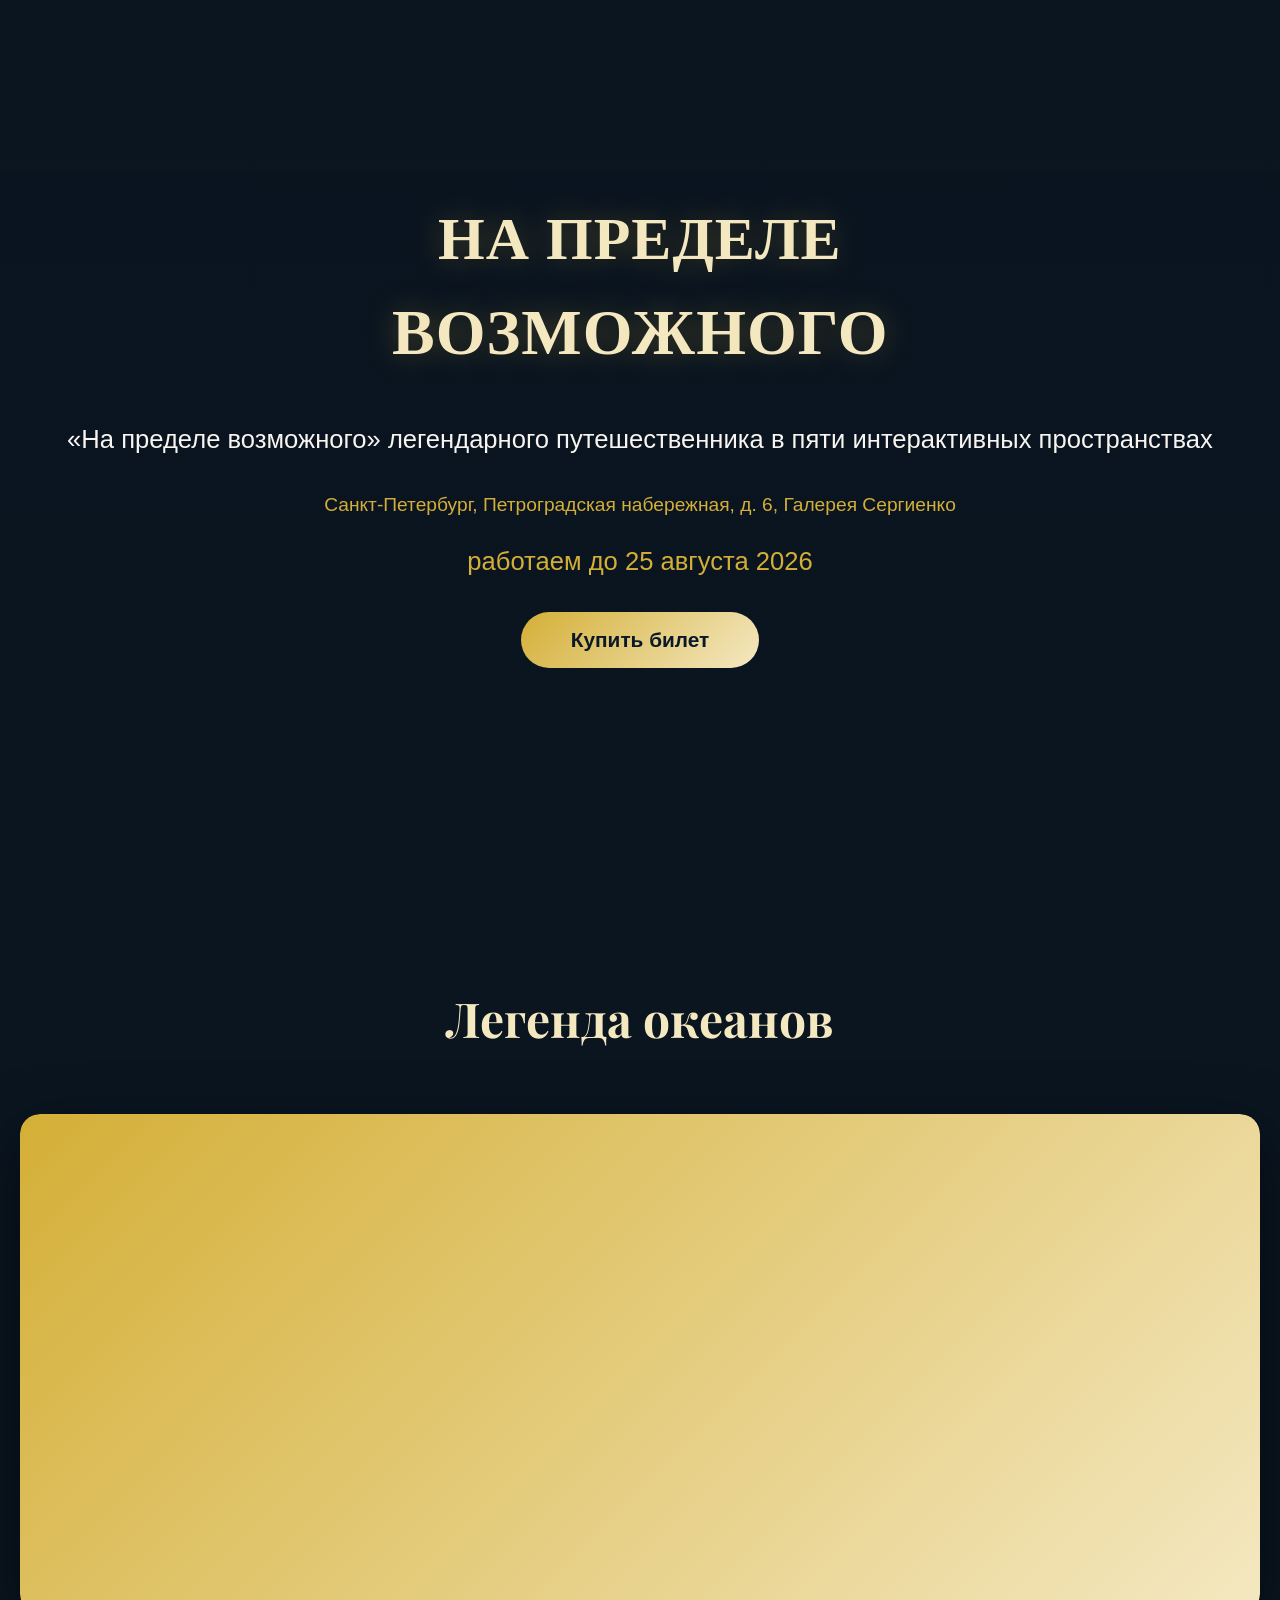
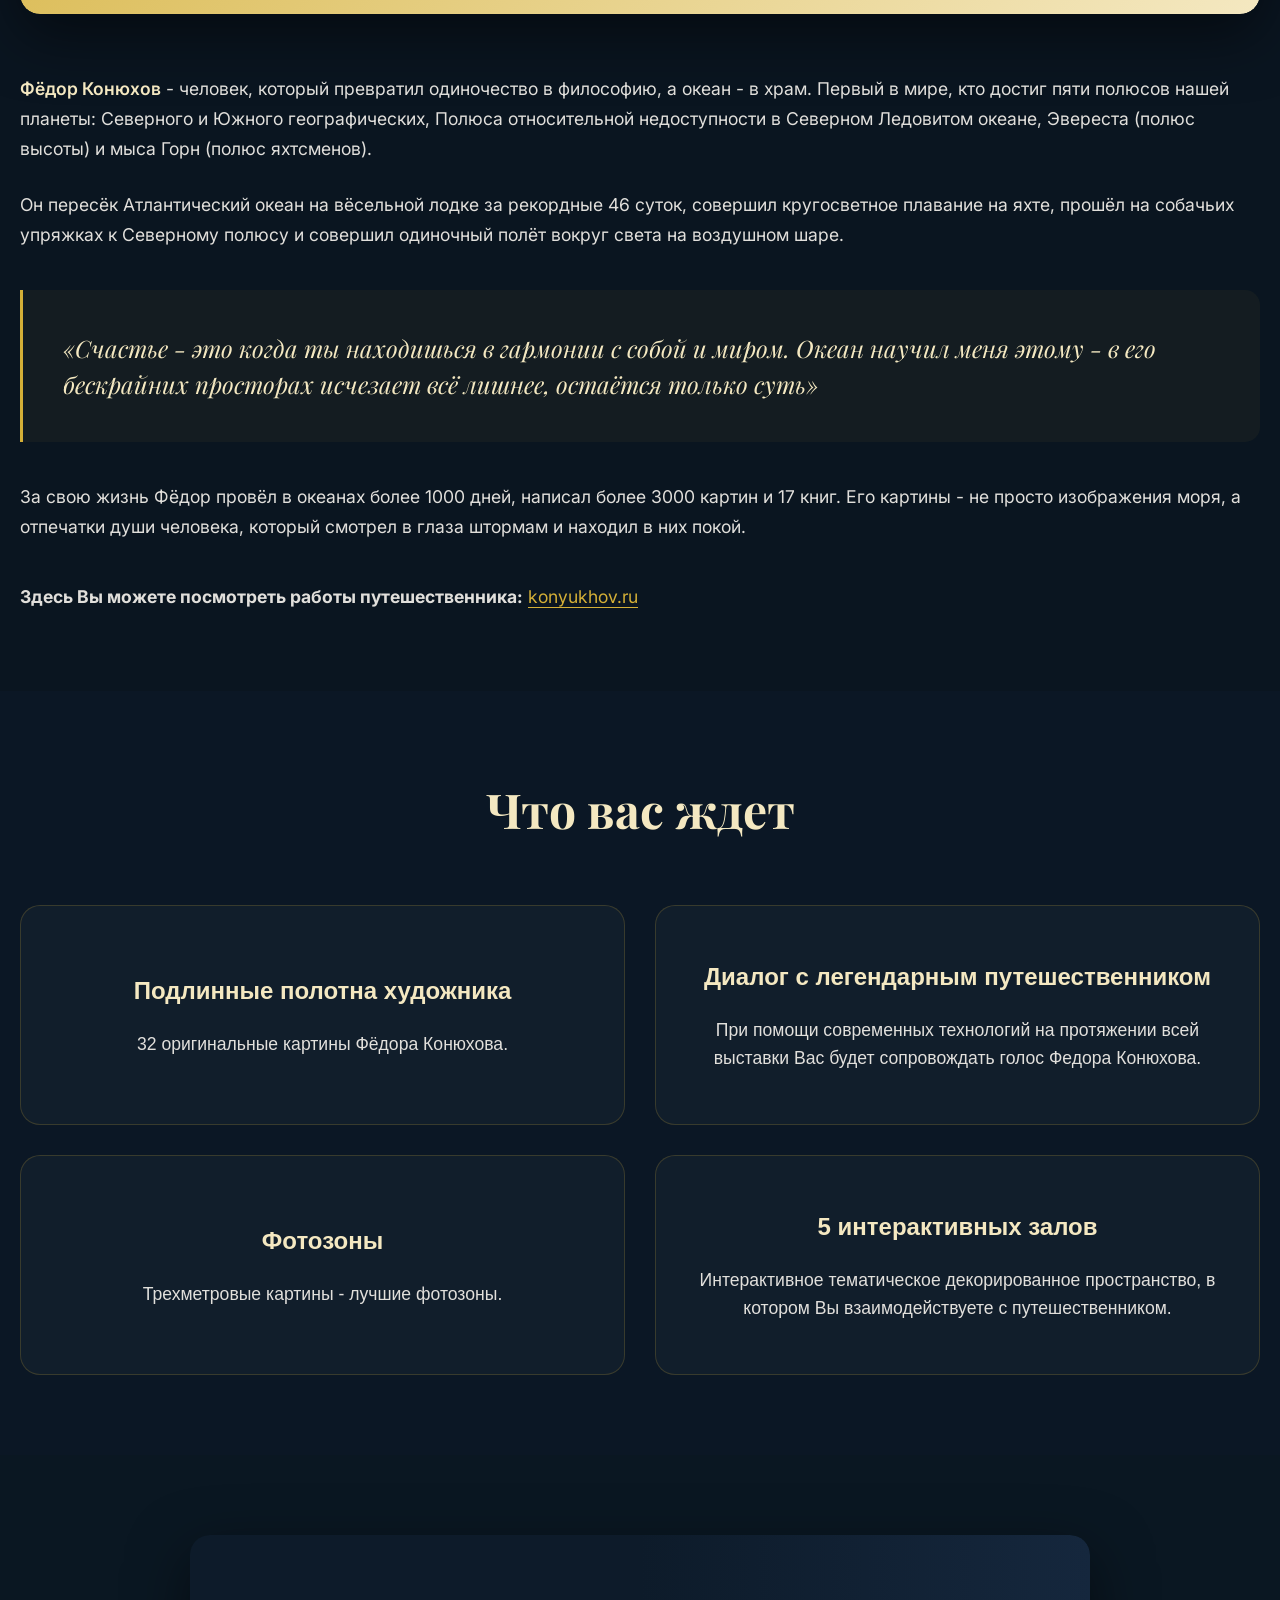
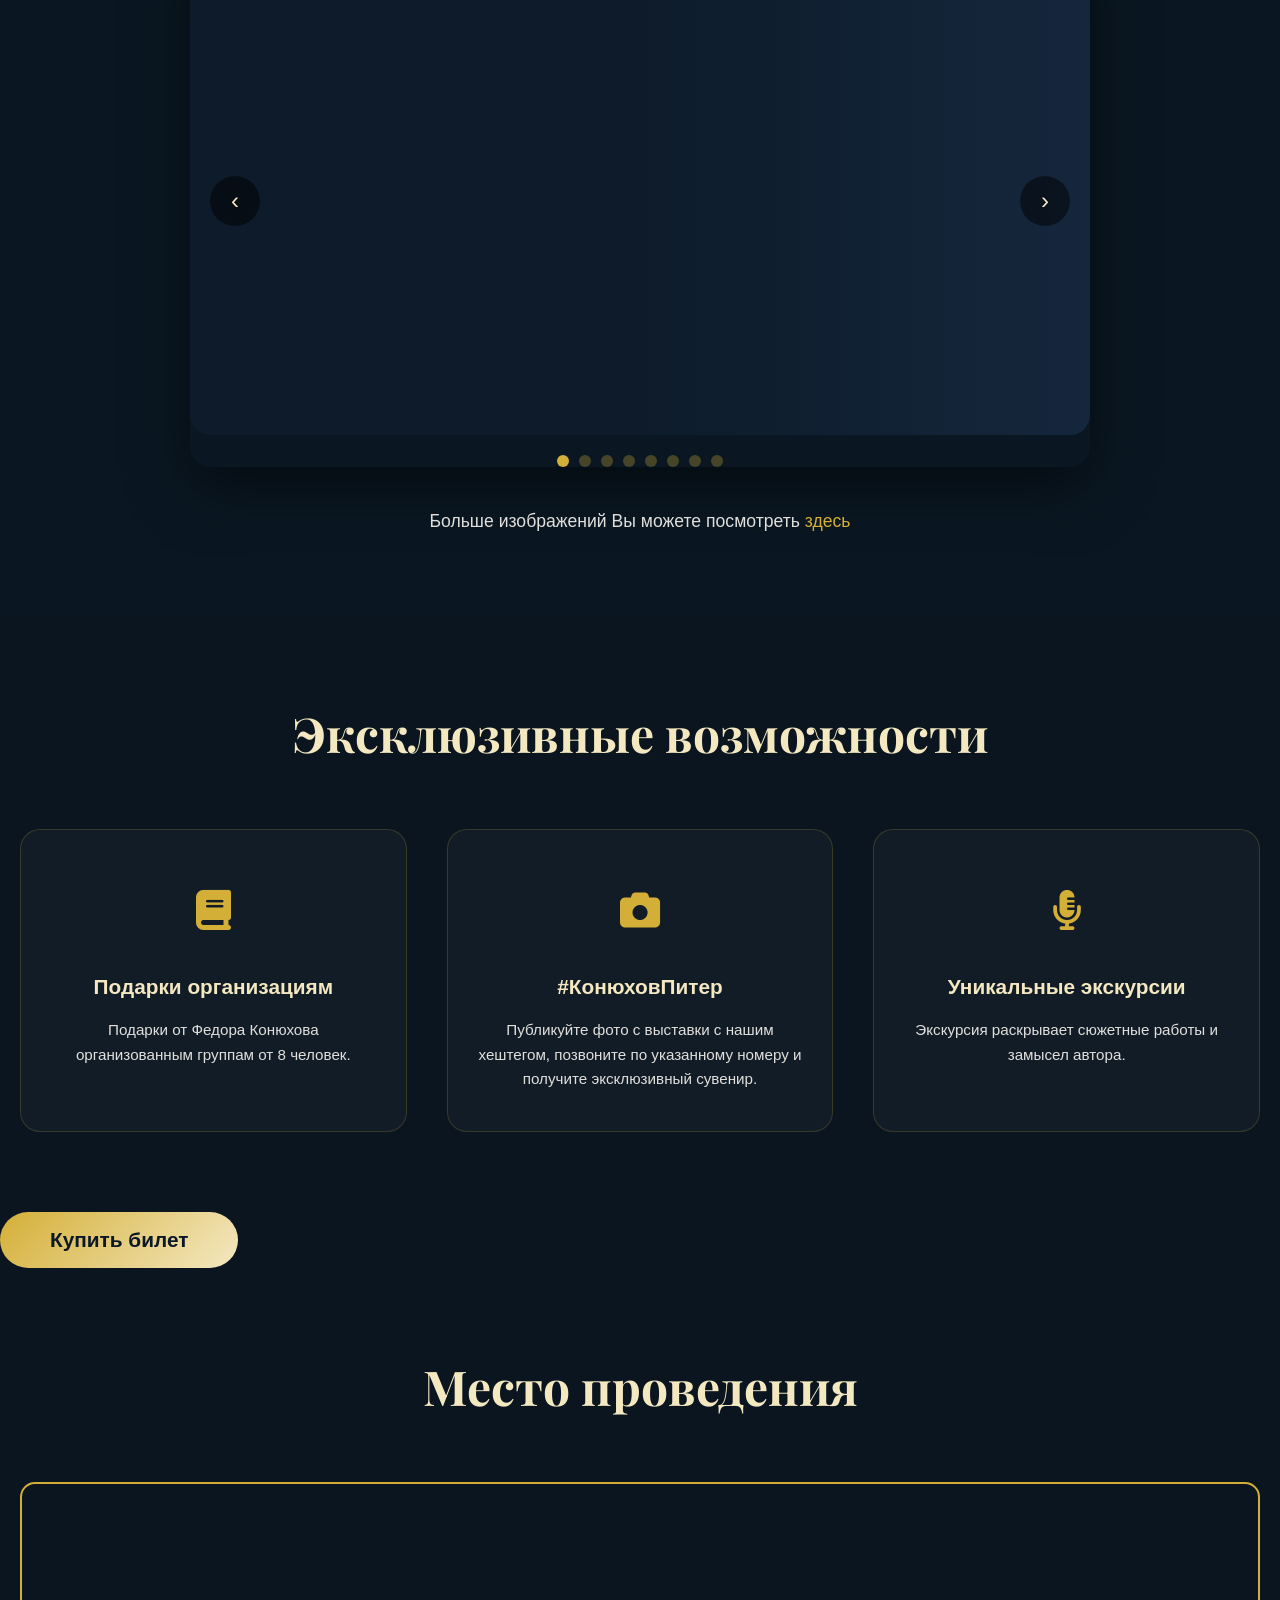
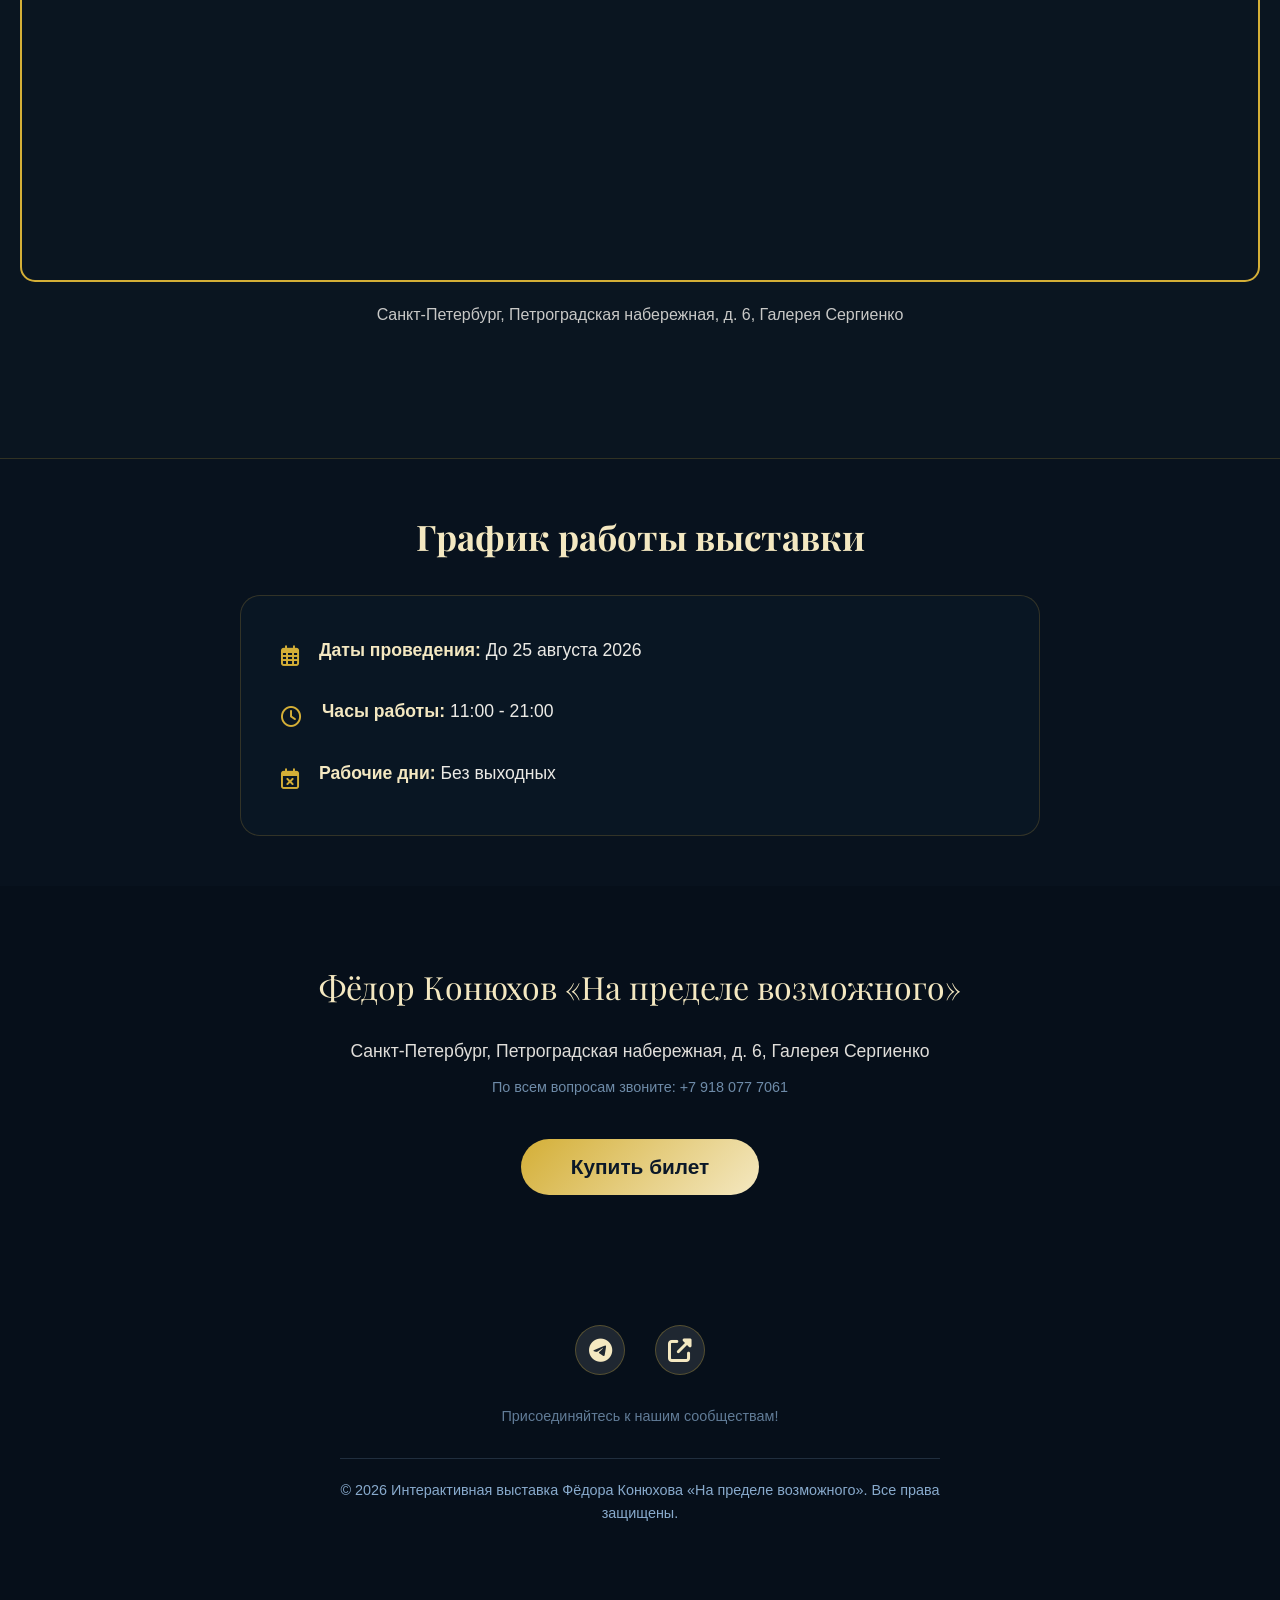
==== index.html @ c884b5db "Update index.html" ====
<!DOCTYPE html>
<html lang="ru">
<head>
<meta charset="UTF-8">
<meta name="viewport" content="width=device-width, initial-scale=1.0">
<meta name="yandex-verification" content="41f03060f350f023" />
<title>Выставка Фёдора Конюхова • «На пределе возможного» в Санкт-Петербурге</title>
<meta name="description" content="Интерактивная выставка Фёдора Конюхова «На пределе возможного». Санкт-Петербург, 2025-2026.">
<link rel="stylesheet" href="style.css">

<script type="text/javascript" >
    (function(m,e,t,r,i,k,a){m[i]=m[i]||function(){(m[i].a=m[i].a||[]).push(arguments)};
    m[i].l=1*new Date();
    for (var j = 0; j < e.length; j++) {if (e[j].b === t) { return; }}
    k=e.createElement(t),a=e.getElementsByTagName(t)[0],k.async=1,k.src=r,a.parentNode.insertBefore(k,a)})
    (window, document, "script", "https://mc.yandex.ru/metrika/tag.js", "ym");

    ym(109867581, "init", {
        clickmap:true,
        trackLinks:true,
        accurateTrackBounce:true,
        webvisor:true
    });
</script>
<noscript><div><img src="https://mc.yandex.ru/watch/109867581" style="position:absolute; left:-9999px;" alt="" /></div></noscript>

<!-- Предзагрузка критических ресурсов -->
<link rel="preconnect" href="https://fonts.googleapis.com">
<link rel="preconnect" href="https://fonts.gstatic.com" crossorigin>
<link rel="preconnect" href="https://unpkg.com">
<link rel="preconnect" href="https://cdnjs.cloudflare.com">

<!-- Подключение шрифта Sail -->
<link rel="preconnect" href="https://fonts.googleapis.com">
    
<link rel="preconnect" href="https://fonts.gstatic.com" crossorigin>
<link href="https://fonts.googleapis.com/css2?family=Philosopher:ital,wght@0,400;0,700;1,400;1,700&family=Viaoda+Libre&display=swap" rel="stylesheet">


<!-- Inline критический CSS -->


<!-- Отложенная загрузка остальных стилей -->
<link rel="preload" href="https://fonts.googleapis.com/css2?family=Playfair+Display:wght@400;500;600;700&family=Inter:wght@300;400;500;600;700&display=swap" as="style" onload="this.onload=null;this.rel='stylesheet'">

<noscript>
<link href="https://fonts.googleapis.com/css2?family=Playfair+Display:wght@400;500;600;700&family=Inter:wght@300;400;500;600;700&display=swap" rel="stylesheet">
</noscript>

<!-- Дефер загрузка AOS -->
<link rel="preload" href="https://unpkg.com/aos@2.3.1/dist/aos.css" as="style" onload="this.onload=null;this.rel='stylesheet'">

<noscript>
<link rel="stylesheet" href="https://unpkg.com/aos@2.3.1/dist/aos.css">
</noscript>

<!-- Подключение API Яндекс.Карт -->
<script src="https://api-maps.yandex.ru/2.1/?apikey=ваш_ключ_api&lang=ru_RU" type="text/javascript"></script>

</head>

<body>

<header class="hero-header">
    <!-- Фон с плавным размытием -->
    <div class="hero-background"></div>
    <div class="hero-content">
        <!-- Заголовок с новой структурой из 3 блоков -->
        <h1 class="handwriting">
            <span class="line">
                <span>Н</span><span>А</span><span> </span><span>П</span><span>Р</span><span>Е</span><span>Д</span><span>Е</span><span>Л</span><span>Е</span>
            </span>
            <span class="line">
                <span>В</span><span>О</span><span>З</span><span>М</span><span>О</span><span>Ж</span><span>Н</span><span>О</span><span>Г</span><span>О</span>
            </span>
        </h1>
        <div class="title-line" style="height:2px;background:linear-gradient(90deg,transparent,var(--gold),transparent);width:0;margin:20px auto 30px;animation:line 1s 1.2s forwards;"></div>
        <p class="hero-subtitle">«На пределе возможного» легендарного путешественника в пяти интерактивных пространствах</p>
        <div class="date-location">          Санкт-Петербург, Петроградская набережная, д. 6, Галерея Сергиенко
        <p class="hero-subtitle">            работаем до 25 августа 2026
        <div class="btn-wrapper" style="margin:30px 0 40px;">
            <!-- ИСПРАВЛЕННАЯ ССЫЛКА С ТРЕКИНГОМ -->
            <button class="buy-ticket-btn" 
                    id="buyTicketBtnTop" 
                    onclick="if(typeof ym !== 'undefined') { ym(109867581, 'reachGoal', 'ticket_click'); }; window.open('https://individualnyy-predp-f1.timepad.ru/event/4106528/#register')"
                    style="position: relative; display: inline-block;">
                <a href="" target="_blank" style="color: inherit; text-decoration: none; position: absolute; top: 0; left: 0; width: 100%; height: 100%; display: flex; align-items: center; justify-content: center; pointer-events: none;"></a>
               Купить билет
            </button>
        </div>
    </div>
</header>

<main>
    <section class="about-section" style="padding:80px 20px;max-width:1300px;margin:0 auto;">
        <!-- Заголовок с анимированной полосочкой -->
        <h2 class="section-title" data-aos="fade-up" id="legend-title">
            Легенда океанов
            <div class="title-line"></div>
        </h2>
        <div class="hero-image-container" data-aos="fade-up">
            <div class="img-placeholder" id="heroImage"></div>
        </div>
        <div style="display:grid;grid-template-columns:1fr;gap:60px;">
            <div class="about-text" data-aos="fade-up" style="font-family:'Inter',sans-serif;">
                <p style="margin-bottom:1.5em;font-size:clamp(1rem,1.5vw,1.1rem);line-height:1.7;color:rgba(248,245,240,0.9);">
                    <strong style="color:var(--light-gold);font-weight:600;">Фёдор Конюхов</strong> - человек, который превратил одиночество в философию, а океан - в храм. Первый в мире, кто достиг пяти полюсов нашей планеты: Северного и Южного географических, Полюса относительной недоступности в Северном Ледовитом океане, Эвереста (полюс высоты) и мыса Горн (полюс яхтсменов).
                </p>
                <p style="margin-bottom:2em;font-size:clamp(1rem,1.5vw,1.1rem);line-height:1.7;color:rgba(248,245,240,0.9);">
                    Он пересёк Атлантический океан на вёсельной лодке за рекордные 46 суток, совершил кругосветное плавание на яхте, прошёл на собачьих упряжках к Северному полюсу и совершил одиночный полёт вокруг света на воздушном шаре.
                </p>
                <div class="quote" style="font-family:'Playfair Display',serif;font-style:italic;font-size:clamp(1.2rem,2vw,1.5rem);color:var(--light-gold);padding:40px;border-left:3px solid var(--gold);background:rgba(212,175,55,0.05);margin:40px 0;border-radius:0 15px 15px 0;line-height:1.5;">
                    «Счастье - это когда ты находишься в гармонии с собой и миром. Океан научил меня этому - в его бескрайних просторах исчезает всё лишнее, остаётся только суть»
                </div>
                <p style="font-size:clamp(1rem,1.5vw,1.1rem);line-height:1.7;color:rgba(248,245,240,0.9);">
                    За свою жизнь Фёдор провёл в океанах более 1000 дней, написал более 3000 картин и 17 книг. Его картины - не просто изображения моря, а отпечатки души человека, который смотрел в глаза штормам и находил в них покой.
                </p>
                <p style="margin-top:40px;font-size:clamp(1rem,1.5vw,1.1rem);line-height:1.7;color:rgba(248,245,240,0.9);">
                    <strong>Здесь Вы можете посмотреть работы путешественника:</strong>
                    <a href="https://konyukhov.ru/projects/paintings/?ysclid=mip2f9irtt746212813" target="_blank" class="text-link" style="color:var(--gold);text-decoration:none;border-bottom:1px solid var(--gold);">konyukhov.ru</a>
                </p>
            </div>
        </div>
    </section>
    

    <!-- НОВЫЙ БЛОК "Что вас ждет" с увеличенными окошками -->
    <section class="expectations-section" data-aos="fade-up">
        <!-- Заголовок с анимированной полосочкой -->
        <h2 class="section-title" id="expectations-title">
            Что вас ждет
            <div class="title-line"></div>
        </h2>
        <div class="expectations-container">
            <div class="expectation-card" onclick="toggleExpectation(1)">
                <h3>Подлинные полотна художника</h3>
                <p>32 оригинальные картины Фёдора Конюхова.</p>
            </div>
            <div class="expectation-card" onclick="toggleExpectation(2)">
                <h3>Диалог с легендарным путешественником</h3>
                <p>При помощи современных технологий на протяжении всей выставки Вас будет сопровождать голос Федора Конюхова.</p>
            </div>
            <div class="expectation-card" onclick="toggleExpectation(3)">
                <h3>Фотозоны</h3>
                <p>Трехметровые картины - лучшие фотозоны.</p>
            </div>
            <div class="expectation-card" onclick="toggleExpectation(4)">
                <h3>5 интерактивных залов</h3>
                <p>Интерактивное тематическое декорированное пространство, в котором Вы взаимодействуете с путешественником.</p>
            </div>
            </section>
 
    <section class="gallery-section" style="padding:80px 20px;background:rgba(13,27,42,0.3);>
        <!-- Заголовок с анимированной полосочкой -->
        <h2 class="section-title" data-aos="fade-up" id="gallery-title>
          Галерея
            <div class="title-line"></div>
        </h2>
        <div class="slider-container" data-aos="fade-up">
            <div class="slider" id="imageSlider">
                <!-- Слайды будут добавлены через JavaScript -->
            </div>
            <button class="slider-nav prev" onclick="prevSlide()">‹</button>
            <button class="slider-nav next" onclick="nextSlide()">›</button>
            <div class="slider-dots" id="sliderDots"></div>
        </div>
        <div class="more-images" data-aos="fade-up">
            Больше изображений Вы можете посмотреть <a href="https://artfedor.ru/" target="_blank" class="text-link">здесь</a>
        </div>
    </section>
   <section class="features-section" style="padding:80px 20px;max-width:1400px;margin:0 auto;">

      

       <main>
       <!-- Заголовок с анимированной полосочкой -->
        <h2 class="section-title" data-aos="fade-up" id="features-title">
            Эксклюзивные возможности
            <div class="title-line"></div>
        </h2>
        <div class="features-container" style="display:grid;grid-template-columns:repeat(auto-fit,minmax(min(100%,350px),1fr));gap:40px;">
            <div class="feature-card" data-aos="fade-up">
                <div class="feature-icon">
                    <i class="fas fa-book"></i>
                </div>
                <h3 style="font-size:1.3rem;color:var(--light-gold);margin-bottom:15px;">Подарки организациям</h3>
                <p style="font-size:0.95rem;line-height:1.6;color:rgba(248,245,240,0.9);">Подарки от Федора Конюхова организованным группам от 8 человек.</p>
            </div>
            <div class="feature-card" data-aos="fade-up" data-aos-delay="100">
                <div class="feature-icon">
                    <i class="fas fa-camera"></i>
                </div>
                <h3 style="font-size:1.3rem;color:var(--light-gold);margin-bottom:15px;">#КонюховПитер</h3>
                <p style="font-size:0.95rem;line-height:1.6;color:rgba(248,245,240,0.9);">Публикуйте фото с выставки с нашим хештегом, позвоните по указанному номеру и получите эксклюзивный сувенир.</p>
            </div>
            <div class="feature-card" data-aos="fade-up" data-aos-delay="200">
                <div class="feature-icon">
                    <i class="fas fa-microphone-alt"></i>
                </div>
                <h3 style="font-size:1.3rem;color:var(--light-gold);margin-bottom:15px;">Уникальные экскурсии</h3>
                <p style="font-size:0.95rem;line-height:1.6;color:rgba(248,245,240,0.9);">Экскурсия раскрывает сюжетные работы и замысел автора.</p>
            </div>
        </div>
    </section>

     <!-- ИСПРАВЛЕННАЯ ССЫЛКА С ТРЕКИНГОМ -->
            <button class="buy-ticket-btn" 
                    id="buyTicketBtnTop" 
                    onclick="if(typeof ym !== 'undefined') { ym(109867581, 'reachGoal', 'ticket_click'); }; window.open ('https://www.afisha.ru/exhibition/interaktivnaya-vystavka-kartin-fedora-konyuhova-na-predele-vozmozhnogo-1012962/?tab=schedule')"
                    style="position: relative; display: inline-block;">
                <a href="" target="_blank" style="color: inherit; text-decoration: none; position: absolute; top: 0; left: 0; width: 100%; height: 100%; display: flex; align-items: center; justify-content: center; pointer-events: none;"></a>
                Купить билет
            </button>
        </div>
    </div>
</header>

    <main>
     <section class="map-section" style="padding:80px 20px;max-width:1300px;margin:0 auto;">
         <!-- Заголовок с анимированной полосочкой -->
        <h2 class="section-title" data-aos="fade-up" id="map-title">
            Место проведения
            <div class="title-line"></div>
        </h2>
        <div data-aos="fade-up">
            <div id="map"></div>
            <div style="text-align:center;margin-top:20px;color:rgba(248,245,240,0.8);">
                <p>Санкт-Петербург, Петроградская набережная, д. 6, Галерея Сергиенко</p>
                <p style="margin-top:10px;"></p>
            </div>
        </div>
    </section>

    <!-- НОВЫЙ БЛОК: График работы выставки -->
    <section class="schedule-section" data-aos="fade-up">
        <h3 class="schedule-title">График работы выставки</h3>
        <div class="schedule-content">
            <div class="schedule-item">
                <div class="schedule-icon">
                    <i class="far fa-calendar-alt"></i>
                </div>
                <div class="schedule-text">
                    <p><span class="schedule-highlight">Даты проведения:</span> До 25 августа 2026</p>
                </div>
            </div>
            <div class="schedule-item">
                <div class="schedule-icon">
                    <i class="far fa-clock"></i>
                </div>
                <div class="schedule-text">
                    <p><span class="schedule-highlight">Часы работы:</span> 11:00 - 21:00</p>
                    
                </div>
            </div>
            <div class="schedule-item">
                <div class="schedule-icon">
                    <i class="far fa-calendar-times"></i>
                </div>
                <div class="schedule-text">
                    <p><span class="schedule-highlight">Рабочие дни:</span> Без выходных</p>
                    
                </div>
            </div>
        </div>
    </section>

</main>

<footer style="background:#060f1a;padding:80px 20px;text-align:center;">
    <div style="font-family:'Playfair Display',serif;font-size:clamp(1.5rem,3vw,2rem);color:var(--light-gold);margin-bottom:30px;line-height:1.3;">
        Фёдор Конюхов «На пределе возможного»
    </div>
    <div style="font-size:clamp(0.9rem,1.5vw,1.1rem);line-height:1.6;margin-bottom:40px;color:rgba(248,245,240,0.9);">
        <p>Санкт-Петербург, Петроградская набережная, д. 6, Галерея Сергиенко</p>
        <p style="margin-top:10px;font-size:0.9rem;color:rgba(136,170,204,0.8);">
            По всем вопросам звоните: +7 918 077 7061
        </p>
    </div>

    <!-- ИСПРАВЛЕННАЯ ССЫЛКА С ТРЕКИНГОМ -->
            <button class="buy-ticket-btn" 
                    id="buyTicketBtnTop" 
                    onclick="if(typeof ym !== 'undefined') { ym(109867581, 'reachGoal', 'ticket_click'); }; window.open ('https://www.afisha.ru/exhibition/interaktivnaya-vystavka-kartin-fedora-konyuhova-na-predele-vozmozhnogo-1012962/?tab=schedule')"
                    style="position: relative; display: inline-block;">
                <a href="" target="_blank" style="color: inherit; text-decoration: none; position: absolute; top: 0; left: 0; width: 100%; height: 100%; display: flex; align-items: center; justify-content: center; pointer-events: none;"></a>
                Купить билет
            </button>
        </div>
    </div>
</header>

<main>
    <section class="about-section" style="padding:80px 20px;max-width:1300px;margin:0 auto;">    
    
    
    <div class="social-links">
        <a href="https://t.me/kronshtadtkonyukhov" target="_blank" class="social-link" title="Телеграм">
            <i class="fab fa-telegram"></i>
        </a>
        <a href="" target="_blank" class="social-link" title="Сайт выставки в Ростове-на-Дону">
            <i class="fas fa-external-link-alt"></i>
        </a>
    </div>
    <div class="social-placeholder">
        Присоединяйтесь к нашим сообществам!
    </div>
    <p style="color:#88aacc;font-size:0.9rem;max-width:600px;margin:30px auto 0;line-height:1.6;padding-top:20px;border-top:1px solid rgba(136,170,204,0.2);">
        © 2026 Интерактивная выставка Фёдора Конюхова «На пределе возможного». Все права защищены.
    </p>
</footer>

<!-- Счетчик билетов -->
<!--<div class="ticket-counter hidden" id="ticketCounter">
    <span class="counter-icon">🎟️</span>
    <span id="counterText">Билетов куплено: 0</span>
</div> -->

<!-- Ленивая загрузка JavaScript -->
<script src="script.js"></script>

<!-- Дефер загрузка иконок FontAwesome -->
<link rel="preload" href="https://cdnjs.cloudflare.com/ajax/libs/font-awesome/6.4.0/css/all.min.css" as="style" onload="this.onload=null;this.rel='stylesheet'">

<noscript>
<link rel="stylesheet" href="https://cdnjs.cloudflare.com/ajax/libs/font-awesome/6.4.0/css/all.min.css">
</noscript>

</body>
</html>
---- style.css ----
:root {
    --dark-navy: #0a1520;
    --deep-blue: #0d1b2a;
    --ocean-deep: #08121e;
    --gold: #d4af37;
    --light-gold: #f4e8c1;
    --warm-white: #f8f5f0;
}

* {
    margin: 0;
    padding: 0;
    box-sizing: border-box;
}

html {
    scroll-behavior: smooth;
}

body {
    font-family: -apple-system, BlinkMacSystemFont, 'Segoe UI', Roboto, Oxygen, Ubuntu, Cantarell, sans-serif;
    background: #0a1520;
    color: var(--warm-white);
    line-height: 1.6;
    overflow-x: hidden;
    min-height: 100vh;
}

/* Стили для плавного размытия фона */
.hero-header {
    min-height: 100vh;
    display: flex;
    align-items: center;
    justify-content: center;
    text-align: center;
    position: relative;
    padding: 20px;
    overflow: hidden;
}

/* Фон с размытием при скролле */
.hero-background {
    position: fixed;
    top: 0;
    left: 0;
    width: 100%;
    height: 100%;
    z-index: -1;
    opacity: 0;
    animation: fadeInBg 1.5s ease 0.3s forwards;
    background: linear-gradient(rgba(10, 21, 32, 0.85), rgba(10, 21, 32, 0.9)),
                url('https://konyukhov.ru/wp-content/uploads/2021/03/MG_8309s.jpg') center/cover no-repeat;
    transition: filter 1.2s ease-out;
}

.hero-header.scrolled .hero-background {
    filter: blur(8px) brightness(0.7);
}

@keyframes fadeInBg {
    to { opacity: 1; }
}

.hero-content {
    max-width: 1200px;
    width: 100%;
    padding: 20px;
    z-index: 2;
    position: relative;
}

/* Заголовок с новым шрифтом Spectral SC - ИСПРАВЛЕНО */
.handwriting {
    font-family: "Spectral SC", serif;
    font-weight: 600;
    font-style: normal;
    font-size: clamp(2.75rem, 7vw, 5rem);
    color: var(--light-gold);
    line-height: 1;
    font-weight: 800;
    letter-spacing: 1px;
    text-shadow: 0 0 30px rgba(212, 175, 55, 0.3);
    display: flex;
    flex-direction: column;
    align-items: center;
    justify-content: center;
    gap: 15px; /* Равные отступы между всеми строками */
    margin-bottom: 10px;
}

.handwriting .line {
    display: block;
}

/* Убираем все старые margin-bottom для строк */
.handwriting .line:first-child,
.handwriting .line:nth-child(2),
.handwriting .line:nth-child(3) {
    margin-bottom: 0;
}

/* Уменьшаем шрифт только для первой строки (Путешествие) */
.handwriting .line:first-child span {
    font-size: 0.75em;
}

/* Уменьшаем шрифт для второй и третьей строк */
.handwriting .line:nth-child(2) span,
.handwriting .line:nth-child(3) span {
    font-size: 0.80em;
}

/* Ускоренная анимация букв */
@keyframes write {
    0% { opacity:0; transform:translateY(40px) rotate(-5deg) scale(0.9); }
    60% { transform:translateY(-8px) rotate(2deg) scale(1.05); }
    100% { opacity:1; transform:translateY(0) rotate(0) scale(1); }
}

/* Для мобильных устройств - ИСПРАВЛЕНО */
@media (max-width: 768px) {
    .handwriting {
        font-size: clamp(2.5rem, 10vw, 4.5rem);
        line-height: 0.95;
        letter-spacing: 0.5px;
        gap: 12px; /* Чуть меньше отступ на планшетах */
        margin-bottom: 15px;
    }
    .handwriting .line:first-child span {
        font-size: 0.75em;
    }
    .handwriting .line:nth-child(2) span,
    .handwriting .line:nth-child(3) span {
        font-size: 0.8em;
    }
}

@media (max-width: 480px) {
    .handwriting {
        font-size: clamp(2.2rem, 11vw, 4rem);
        line-height: 0.9;
        letter-spacing: 0.3px;
        gap: 10px; /* Еще меньше отступ на маленьких экранах */
    }
    /* Убираем все старые margin-bottom для мобильных */
    .handwriting .line:first-child,
    .handwriting .line:nth-child(2) {
        margin-bottom: 0;
    }
    .handwriting .line:first-child span {
        font-size: 0.95em;
    }
    .handwriting .line:nth-child(2) span,
    .handwriting .line:nth-child(3) span {
        font-size: 0.95em;
    }
}

/* Основные стили текста */
.hero-subtitle {
    font-size: clamp(1.2rem, 2.5vw, 1.6rem);
    margin: 20px 0 30px;
    opacity: 0;
    animation: fadeIn 0.4s 1.5s forwards;
    font-weight: 300;
}

.date-location {
    font-size: clamp(1rem, 2vw, 1.2rem);
    color: var(--gold);
    margin-bottom: 40px;
    opacity: 0;
    animation: fadeIn 0.4s 1.7s forwards;
    font-weight: 400;
}

@keyframes fadeIn {
    to { opacity: 1; }
}

/* Кнопка */
.buy-ticket-btn {
    display: inline-block;
    background: linear-gradient(135deg, var(--gold), var(--light-gold));
    color: #0b1828;
    padding: 16px 50px;
    border-radius: 50px;
    font-size: clamp(1.1rem, 1.8vw, 1.3rem);
    font-weight: 700;
    text-decoration: none;
    border: none;
    cursor: pointer;
    transition: transform 0.3s ease;
    opacity: 0;
    animation: fadeIn 0.4s 1.9s forwards;
}

.buy-ticket-btn:hover {
    transform: translateY(-5px);
}

/* Ссылки */
.text-link {
    color: var(--gold);
    text-decoration: none;
    border-bottom: 1px solid transparent;
    transition: border-color 0.3s ease;
}

.text-link:hover {
    border-bottom-color: var(--gold);
}

/* Скрыть невидимые элементы */
[data-aos] {
    opacity: 0;
    transition: opacity 0.8s ease, transform 0.8s ease;
}

[data-aos].aos-animate {
    opacity: 1;
    transform: none;
}

/* Стили для заголовков с анимированной полосочкой */
.section-title {
    font-family: 'Playfair Display', serif;
    font-size: clamp(2rem, 4vw, 3rem);
    text-align: center;
    color: var(--light-gold);
    margin-bottom: 40px;
    position: relative;
}

.title-line {
    height: 2px;
    background: linear-gradient(90deg, transparent, var(--gold), transparent);
    width: 0;
    margin: 15px auto 0;
    transition: width 1s ease-out;
    position: relative;
    opacity: 0;
    transform: scaleX(0);
    transform-origin: center;
}

.section-title.in-view .title-line {
    opacity: 1;
    transform: scaleX(1);
    width: min(60%, 400px);
}

/* Слайдер */
.slider-container {
    position: relative;
    max-width: 900px;
    margin: 0 auto;
    overflow: hidden;
    border-radius: 20px;
    box-shadow: 0 20px 60px rgba(0,0,0,0.5);
}

.slider {
    display: flex;
    transition: transform 0.5s ease;
}

.slide {
    min-width: 100%;
    height: 500px;
    position: relative;
}

.slider-nav {
    position: absolute;
    top: 50%;
    transform: translateY(-50%);
    background: rgba(0,0,0,0.5);
    color: var(--light-gold);
    border: none;
    width: 50px;
    height: 50px;
    border-radius: 50%;
    cursor: pointer;
    display: flex;
    align-items: center;
    justify-content: center;
    font-size: 1.5rem;
    transition: background 0.3s ease;
    z-index: 10;
}

.slider-nav:hover {
    background: rgba(0,0,0,0.8);
}

.prev { left: 20px; }
.next { right: 20px; }

.slider-dots {
    display: flex;
    justify-content: center;
    gap: 10px;
    margin-top: 20px;
}

.dot {
    width: 12px;
    height: 12px;
    border-radius: 50%;
    background: rgba(212,175,55,0.3);
    border: none;
    cursor: pointer;
    transition: background 0.3s ease;
}

.dot.active {
    background: var(--gold);
}

.more-images {
    text-align: center;
    margin-top: 40px;
    font-size: 1.1rem;
    color: rgba(248,245,240,0.9);
}

/* Карта */
#map {
    height: 400px;
    border-radius: 15px;
    border: 2px solid var(--gold);
    margin-top: 20px;
}

/* Контейнер для изображения перед текстом */
.hero-image-container {
    margin-bottom: 60px;
    border-radius: 20px;
    overflow: hidden;
    box-shadow: 0 20px 60px rgba(0,0,0,0.5);
    position: relative;
}

.hero-image-container .img-placeholder {
    height: 500px;
    width: 100%;
    background-position: center 30% !important;
    background-size: cover !important;
}

/* Социальные сети */
.social-links {
    display: flex;
    justify-content: center;
    gap: 30px;
    margin-top: 50px;
    margin-bottom: 30px;
}

.social-link {
    display: inline-flex;
    align-items: center;
    justify-content: center;
    width: 50px;
    height: 50px;
    background: rgba(255,255,255,0.1);
    border-radius: 50%;
    color: var(--light-gold);
    font-size: 1.5rem;
    text-decoration: none;
    transition: all 0.3s ease;
    border: 1px solid rgba(212,175,55,0.3);
}

.social-link:hover {
    background: var(--gold);
    color: #0b1828;
    transform: translateY(-5px);
    border-color: var(--gold);
}

.social-placeholder {
    text-align: center;
    margin-top: 20px;
    font-size: 0.9rem;
    color: rgba(136, 170, 204, 0.7);
}

/* Стили для однородных иконок */
.feature-icon {
    font-size: 3rem;
    color: var(--gold);
    margin-bottom: 20px;
    display: flex;
    align-items: center;
    justify-content: center;
    height: 80px;
}

.feature-icon i {
    font-size: 2.5rem;
}

/* Стили для карточек с эксклюзивными возможностями */
.feature-card {
    background: rgba(255,255,255,0.03);
    padding: 40px 30px;
    border-radius: 20px;
    text-align: center;
    border: 1px solid rgba(212,175,55,0.2);
    transition: all 0.4s cubic-bezier(0.175, 0.885, 0.32, 1.275);
    cursor: pointer;
    position: relative;
    overflow: hidden;
}

.feature-card::before {
    content: '';
    position: absolute;
    top: 0;
    left: 0;
    width: 100%;
    height: 100%;
    background: linear-gradient(135deg, rgba(212,175,55,0.05), rgba(244,232,193,0.05));
    opacity: 0;
    transition: opacity 0.4s ease;
    z-index: 0;
}

.feature-card:hover {
    transform: translateY(-15px) scale(1.03);
    border-color: var(--gold);
    box-shadow: 0 25px 50px rgba(0,0,0,0.4),
                0 0 0 1px rgba(212,175,55,0.1),
                0 0 30px rgba(212,175,55,0.2);
    background: rgba(255,255,255,0.05);
}

.feature-card:hover::before {
    opacity: 1;
}

.feature-card:hover .feature-icon {
    transform: scale(1.1);
    text-shadow: 0 0 20px rgba(212,175,55,0.5);
}

.feature-card:hover h3 {
    color: var(--gold);
    text-shadow: 0 0 10px rgba(212,175,55,0.3);
}

.feature-icon, .feature-card h3, .feature-card p {
    position: relative;
    z-index: 1;
    transition: all 0.4s ease;
}

.feature-card h3 {
    transition: color 0.4s ease, text-shadow 0.4s ease;
}

.feature-card:hover .feature-icon i {
    filter: drop-shadow(0 0 8px rgba(212,175,55,0.6));
}

/* НОВЫЙ БЛОК "Что вас ждет" - увеличенные окошки */
.expectations-section {
    padding: 80px 20px;
    background: rgba(13, 27, 42, 0.5);
}

.expectations-container {
    display: grid;
    grid-template-columns: repeat(2, 1fr);
    gap: 30px;
    max-width: 1400px;
    margin: 0 auto;
}

.expectation-card {
    background: rgba(255, 255, 255, 0.03);
    padding: 50px 40px;
    border-radius: 20px;
    border: 1px solid rgba(212, 175, 55, 0.2);
    transition: all 0.4s ease;
    cursor: pointer;
    position: relative;
    overflow: hidden;
    height: 220px;
    display: flex;
    flex-direction: column;
    justify-content: center;
    align-items: center;
    text-align: center;
}

.expectation-card::before {
    content: '';
    position: absolute;
    top: 0;
    left: 0;
    width: 100%;
    height: 100%;
    background: linear-gradient(135deg, rgba(212, 175, 55, 0.08), rgba(244, 232, 193, 0.08));
    opacity: 0;
    transition: opacity 0.4s ease;
    z-index: 0;
}

.expectation-card:hover {
    transform: translateY(-10px);
    border-color: var(--gold);
    box-shadow: 0 20px 40px rgba(0, 0, 0, 0.3),
                0 0 0 1px rgba(212, 175, 55, 0.15),
                0 0 25px rgba(212, 175, 55, 0.15);
    background: rgba(255, 255, 255, 0.05);
}

.expectation-card:hover::before {
    opacity: 1;
}

.expectation-card h3 {
    font-size: 1.5rem;
    color: var(--light-gold);
    margin-bottom: 20px;
    position: relative;
    z-index: 1;
}

.expectation-card p {
    font-size: 1.1rem;
    line-height: 1.6;
    color: rgba(248, 245, 240, 0.9);
    position: relative;
    z-index: 1;
}

/* Адаптация для мобильных */
@media (max-width: 1024px) {
    .expectation-card {
        height: 200px;
        padding: 40px 30px;
    }
    .expectation-card h3 {
        font-size: 1.4rem;
    }
    .expectation-card p {
        font-size: 1rem;
    }
}

@media (max-width: 768px) {
    .expectations-container {
        grid-template-columns: 1fr;
        gap: 25px;
        max-width: 600px;
    }
    .expectation-card {
        height: 180px;
        padding: 35px 25px;
    }
    .expectation-card h3 {
        font-size: 1.3rem;
        margin-bottom: 15px;
    }
    .expectation-card p {
        font-size: 0.95rem;
    }
}

@media (max-width: 480px) {
    .expectation-card {
        height: 160px;
        padding: 30px 20px;
    }
    .expectation-card h3 {
        font-size: 1.2rem;
    }
    .expectation-card p {
        font-size: 0.9rem;
    }
}

/* График работы */
.schedule-section {
    background: rgba(8, 18, 30, 0.7);
    padding: 50px 20px;
    margin-top: 40px;
    border-top: 1px solid rgba(212, 175, 55, 0.2);
}

.schedule-title {
    font-family: 'Playfair Display', serif;
    font-size: clamp(1.8rem, 3vw, 2.2rem);
    color: var(--light-gold);
    text-align: center;
    margin-bottom: 30px;
}

.schedule-content {
    max-width: 800px;
    margin: 0 auto;
    background: rgba(13, 27, 42, 0.5);
    padding: 40px;
    border-radius: 20px;
    border: 1px solid rgba(212, 175, 55, 0.2);
}

.schedule-item {
    margin-bottom: 25px;
    display: flex;
    align-items: flex-start;
}

.schedule-item:last-child {
    margin-bottom: 0;
}

.schedule-icon {
    color: var(--gold);
    font-size: 1.3rem;
    margin-right: 20px;
    margin-top: 3px;
}

.schedule-text {
    flex: 1;
}

.schedule-text p {
    margin-bottom: 8px;
    color: rgba(248, 245, 240, 0.95);
    font-size: 1.1rem;
    line-height: 1.6;
}

.schedule-text p:last-child {
    margin-bottom: 0;
}

.schedule-highlight {
    color: var(--light-gold);
    font-weight: 600;
}

/* Скелетоны для изображений */
.img-placeholder {
    background: linear-gradient(90deg, #0d1b2a 25%, #15273d 50%, #0d1b2a 75%);
    background-size: 200% 100%;
    animation: loading 1.5s infinite;
    border-radius: 20px;
}

@keyframes loading {
    0% { background-position: 200% 0; }
    100% { background-position: -200% 0; }
}

/* Адаптивность */
@media (max-width: 768px) {
    .hero-header { min-height: 90vh; }
    .slider-container { max-width: 100%; }
    .slide { height: 400px; }
    .slider-nav { width: 40px; height: 40px; font-size: 1.2rem; }
    .feature-card { padding: 30px 20px; }
    .hero-image-container .img-placeholder { height: 400px; }
    .social-links { gap: 20px; }
    .social-link { width: 45px; height: 45px; font-size: 1.3rem; }
    #map { height: 350px; }
    .schedule-content { padding: 30px 25px; }
}

@media (max-width: 480px) {
    .hero-header { min-height: 85vh; padding: 15px; }
    .buy-ticket-btn { padding: 14px 35px; font-size: 1rem; }
    .slide { height: 300px; }
    .slider-nav { width: 35px; height: 35px; font-size: 1rem; }
    .hero-image-container .img-placeholder { height: 300px; }
    .social-links { gap: 15px; margin-top: 30px; }
    .social-link { width: 40px; height: 40px; font-size: 1.2rem; }
    #map { height: 300px; }
    .schedule-content { padding: 25px 20px; }
    .schedule-item { flex-direction: column; }
    .schedule-icon { margin-bottom: 10px; margin-right: 0; }
}

/* Стили для счетчика билетов */
.ticket-counter {
    position: fixed;
    bottom: 20px;
    right: 20px;
    background: linear-gradient(135deg, var(--gold), var(--light-gold));
    color: #0b1828;
    padding: 12px 24px;
    border-radius: 50px;
    font-weight: 700;
    z-index: 1000;
    box-shadow: 0 4px 20px rgba(0,0,0,0.3);
    font-size: 0.9rem;
    display: flex;
    align-items: center;
    gap: 8px;
    cursor: pointer;
    transition: all 0.3s ease;
    border: 2px solid transparent;
    animation: slideInCounter 0.5s ease;
}

.ticket-counter:hover {
    transform: translateY(-3px);
    box-shadow: 0 6px 25px rgba(0,0,0,0.4);
    border-color: var(--dark-navy);
}

.ticket-counter.hidden {
    opacity: 0;
    transform: translateY(20px);
    pointer-events: none;
}

.counter-icon {
    font-size: 1.2rem;
}

@keyframes slideInCounter {
    from {
        opacity: 0;
        transform: translateY(20px);
    }
    to {
        opacity: 1;
        transform: translateY(0);
    }
}

@keyframes slideOutCounter {
    from {
        opacity: 1;
        transform: translateY(0);
    }
    to {
        opacity: 0;
        transform: translateY(20px);
    }
}

@media (max-width: 768px) {
    .ticket-counter {
        bottom: 15px;
        right: 15px;
        padding: 10px 18px;
        font-size: 0.85rem;
    }
}

@media (max-width: 480px) {
    .ticket-counter {
        bottom: 10px;
        right: 10px;
        padding: 8px 16px;
        font-size: 0.8rem;
    }
}

/* Стили для уведомлений */
@keyframes slideIn {
    from { transform: translateX(100px); opacity: 0; }
    to { transform: translateX(0); opacity: 1; }
}

@keyframes slideOut {
    from { transform: translateX(0); opacity: 1; }
    to { transform: translateX(100px); opacity: 0; }
}

/* Стили для уведомлений */
.notification {
    position: fixed;
    top: 20px;
    right: 20px;
    background: var(--gold);
    color: #0b1828;
    padding: 15px 25px;
    border-radius: 50px;
    font-weight: 700;
    z-index: 1001;
    box-shadow: 0 4px 20px rgba(0,0,0,0.3);
    font-size: 0.9rem;
    animation: slideIn 0.3s ease;
}
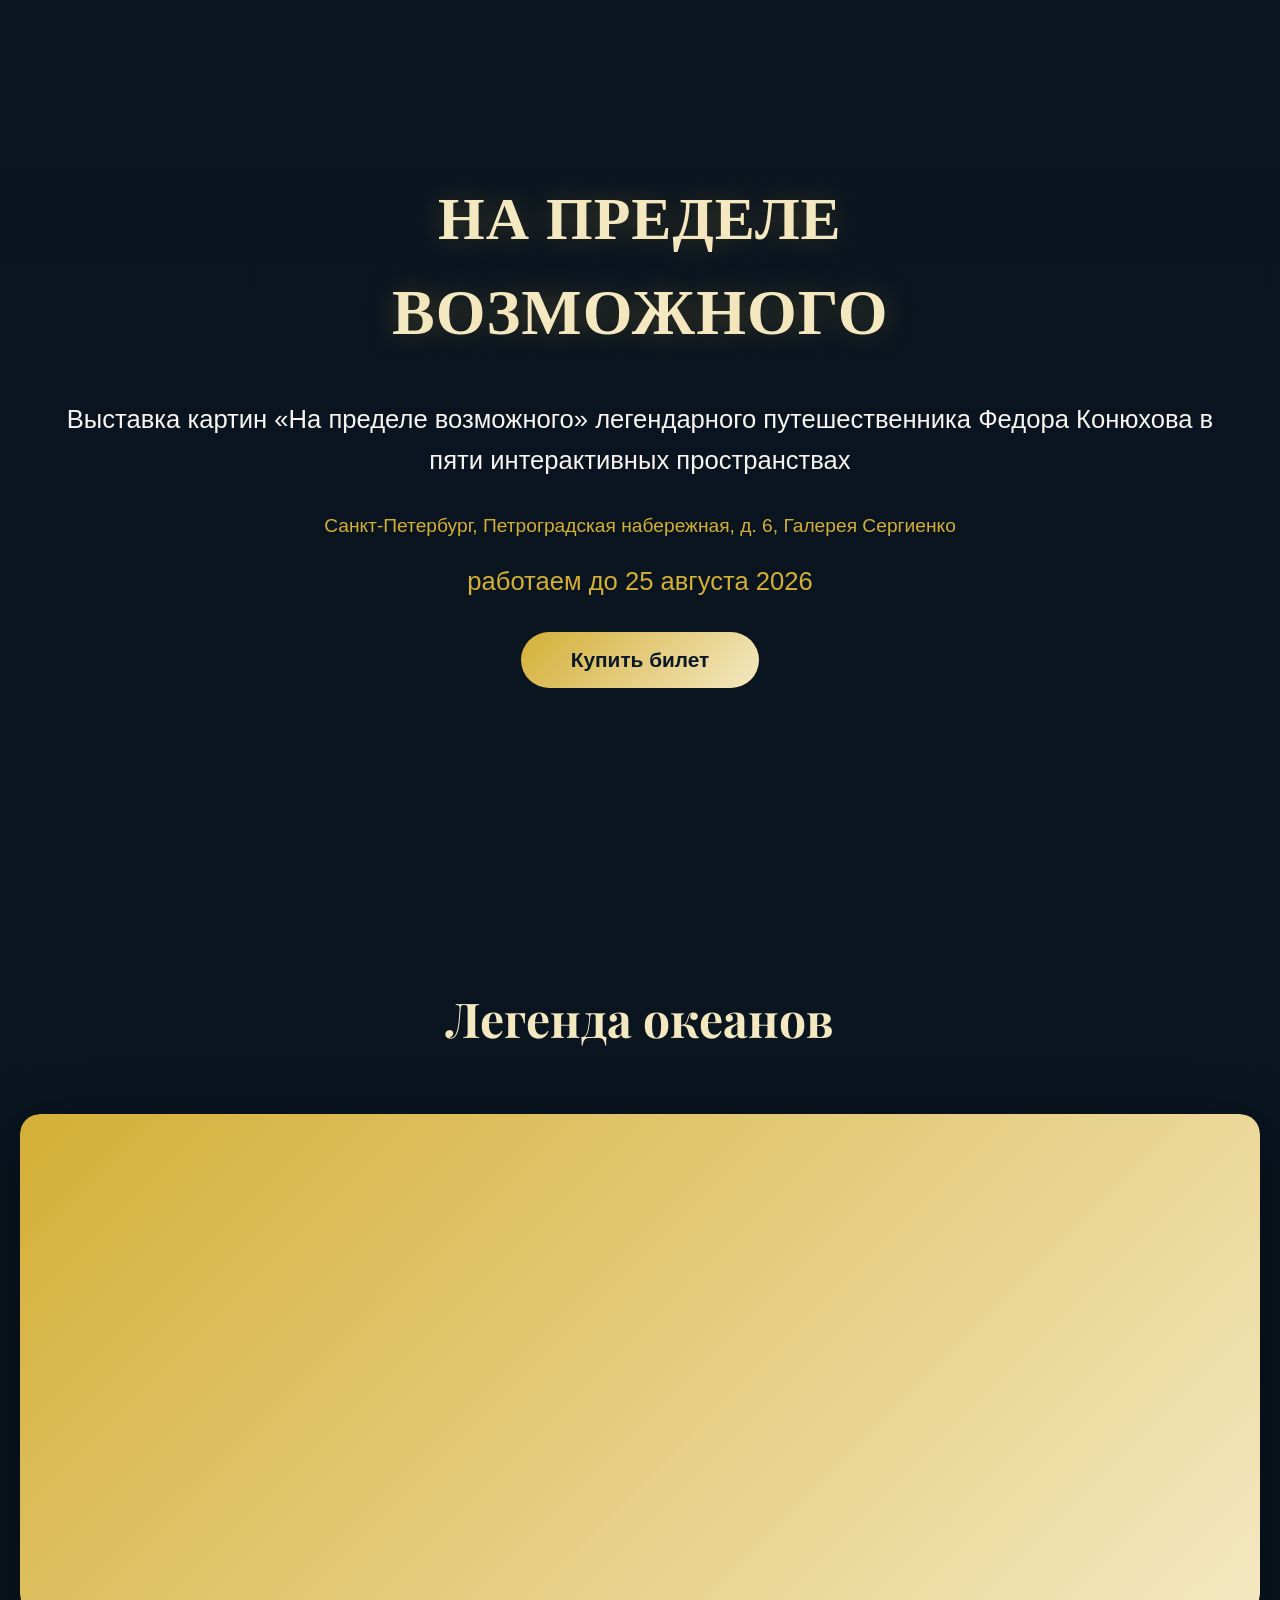
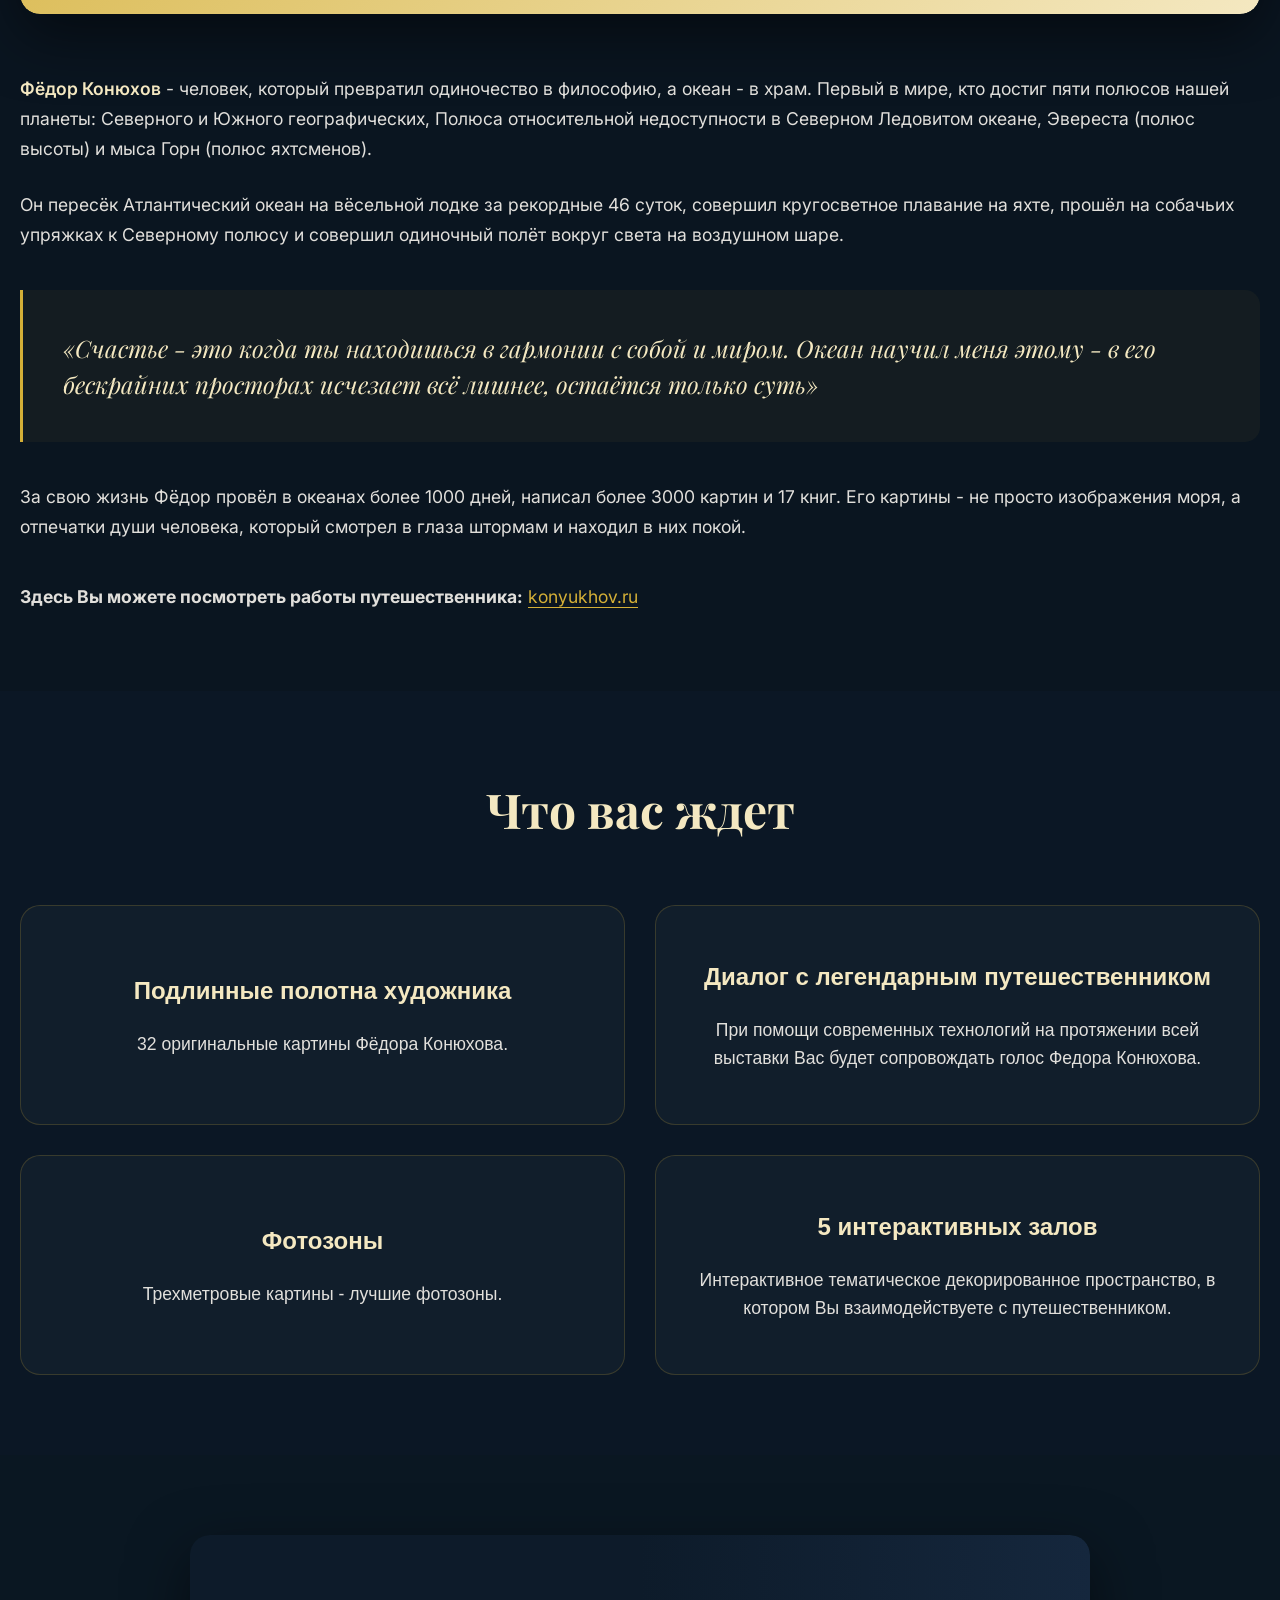
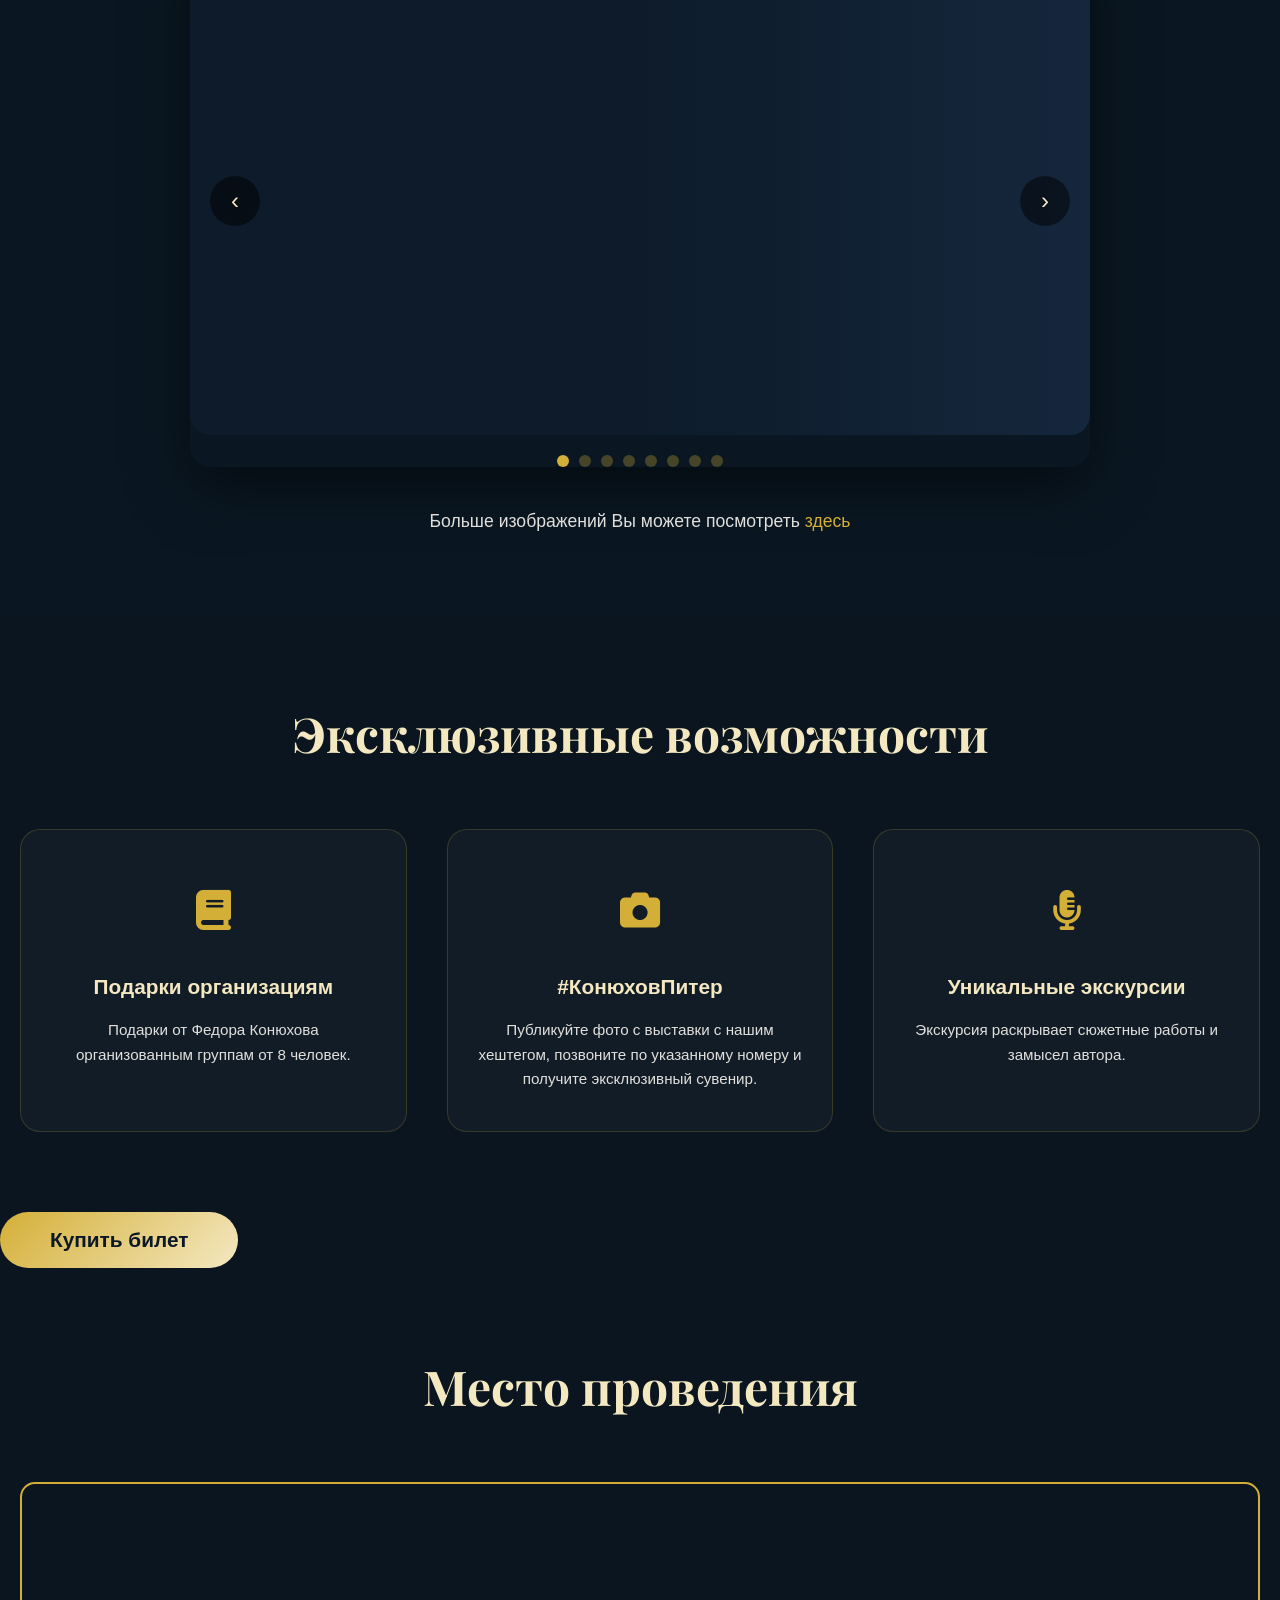
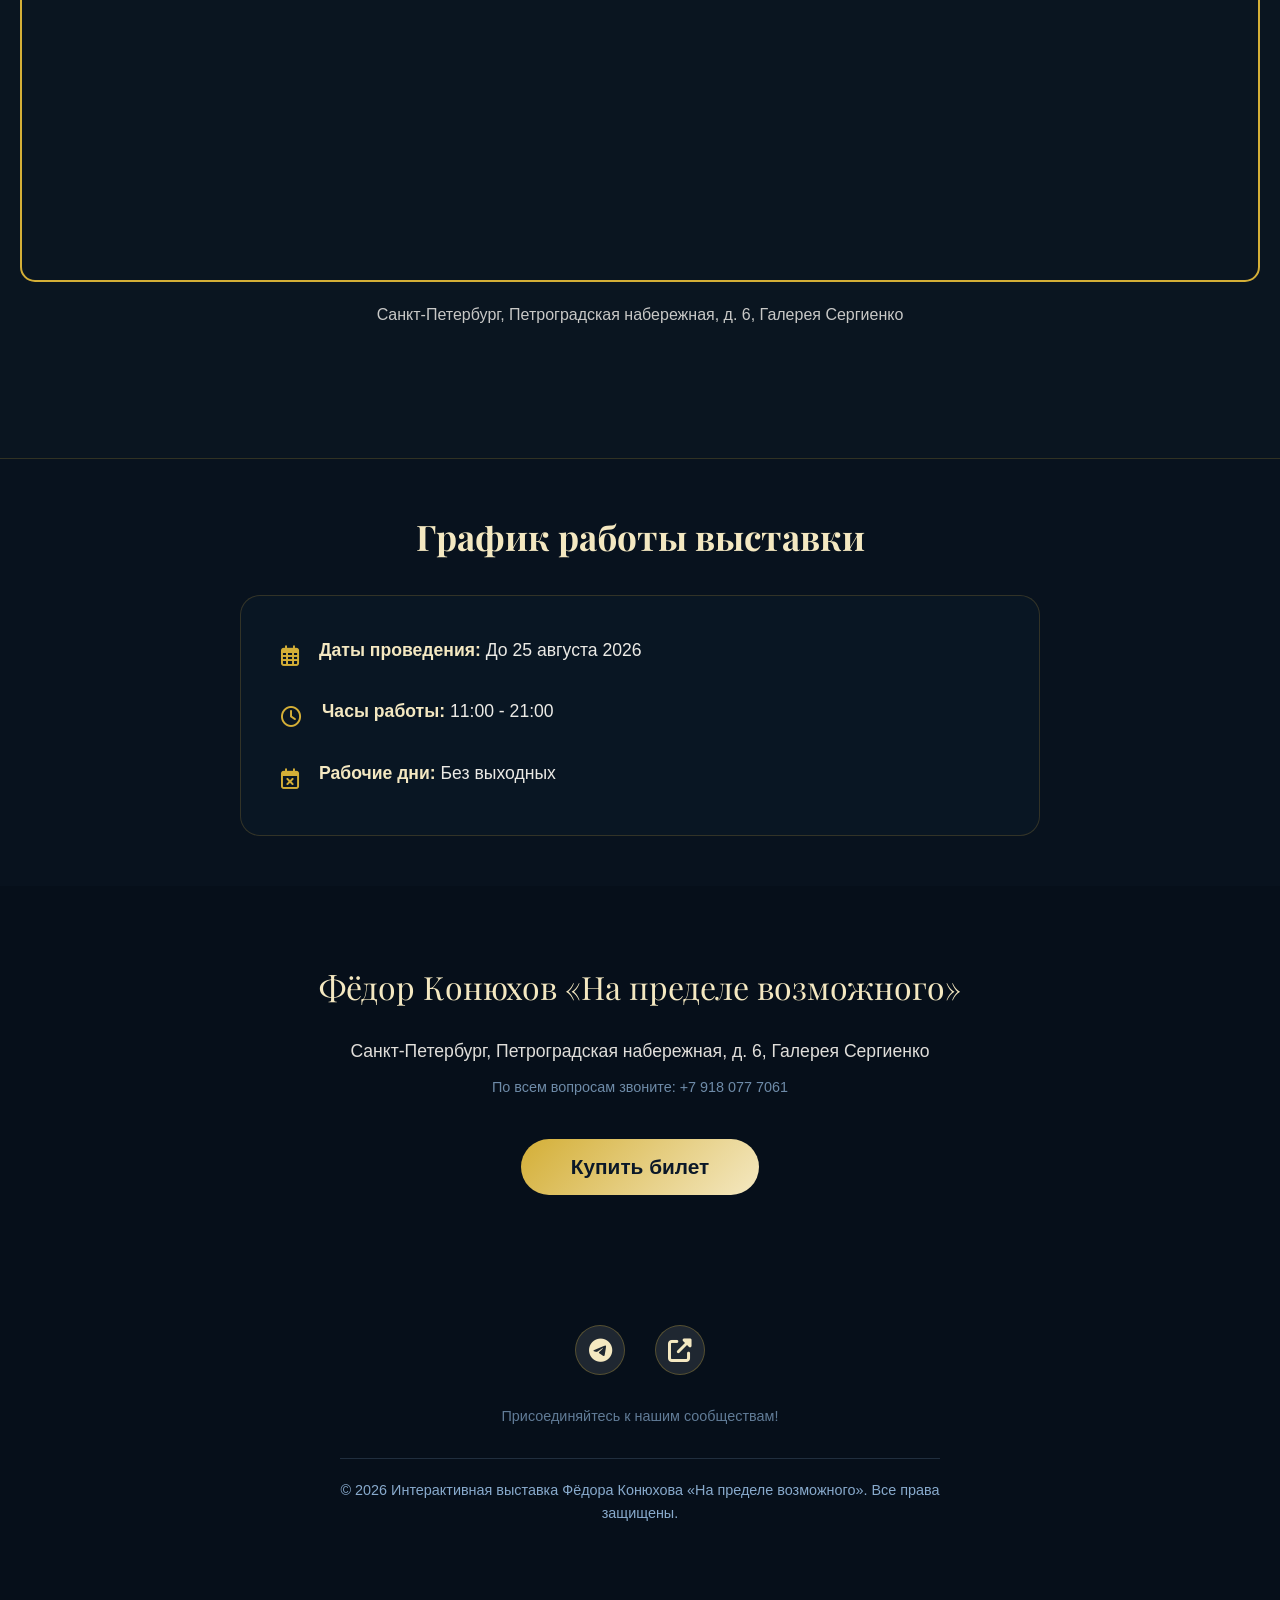
==== commit 3b00e8a9: "Update index.html" ====
--- a/index.html
+++ b/index.html
@@ -75,7 +75,7 @@
             </span>
         </h1>
         <div class="title-line" style="height:2px;background:linear-gradient(90deg,transparent,var(--gold),transparent);width:0;margin:20px auto 30px;animation:line 1s 1.2s forwards;"></div>
-        <p class="hero-subtitle">«На пределе возможного» легендарного путешественника в пяти интерактивных пространствах</p>
+        <p class="hero-subtitle"> Выставка картин «На пределе возможного» легендарного путешественника Федора Конюхова в пяти интерактивных пространствах</p>
         <div class="date-location">          Санкт-Петербург, Петроградская набережная, д. 6, Галерея Сергиенко
         <p class="hero-subtitle">            работаем до 25 августа 2026
         <div class="btn-wrapper" style="margin:30px 0 40px;">
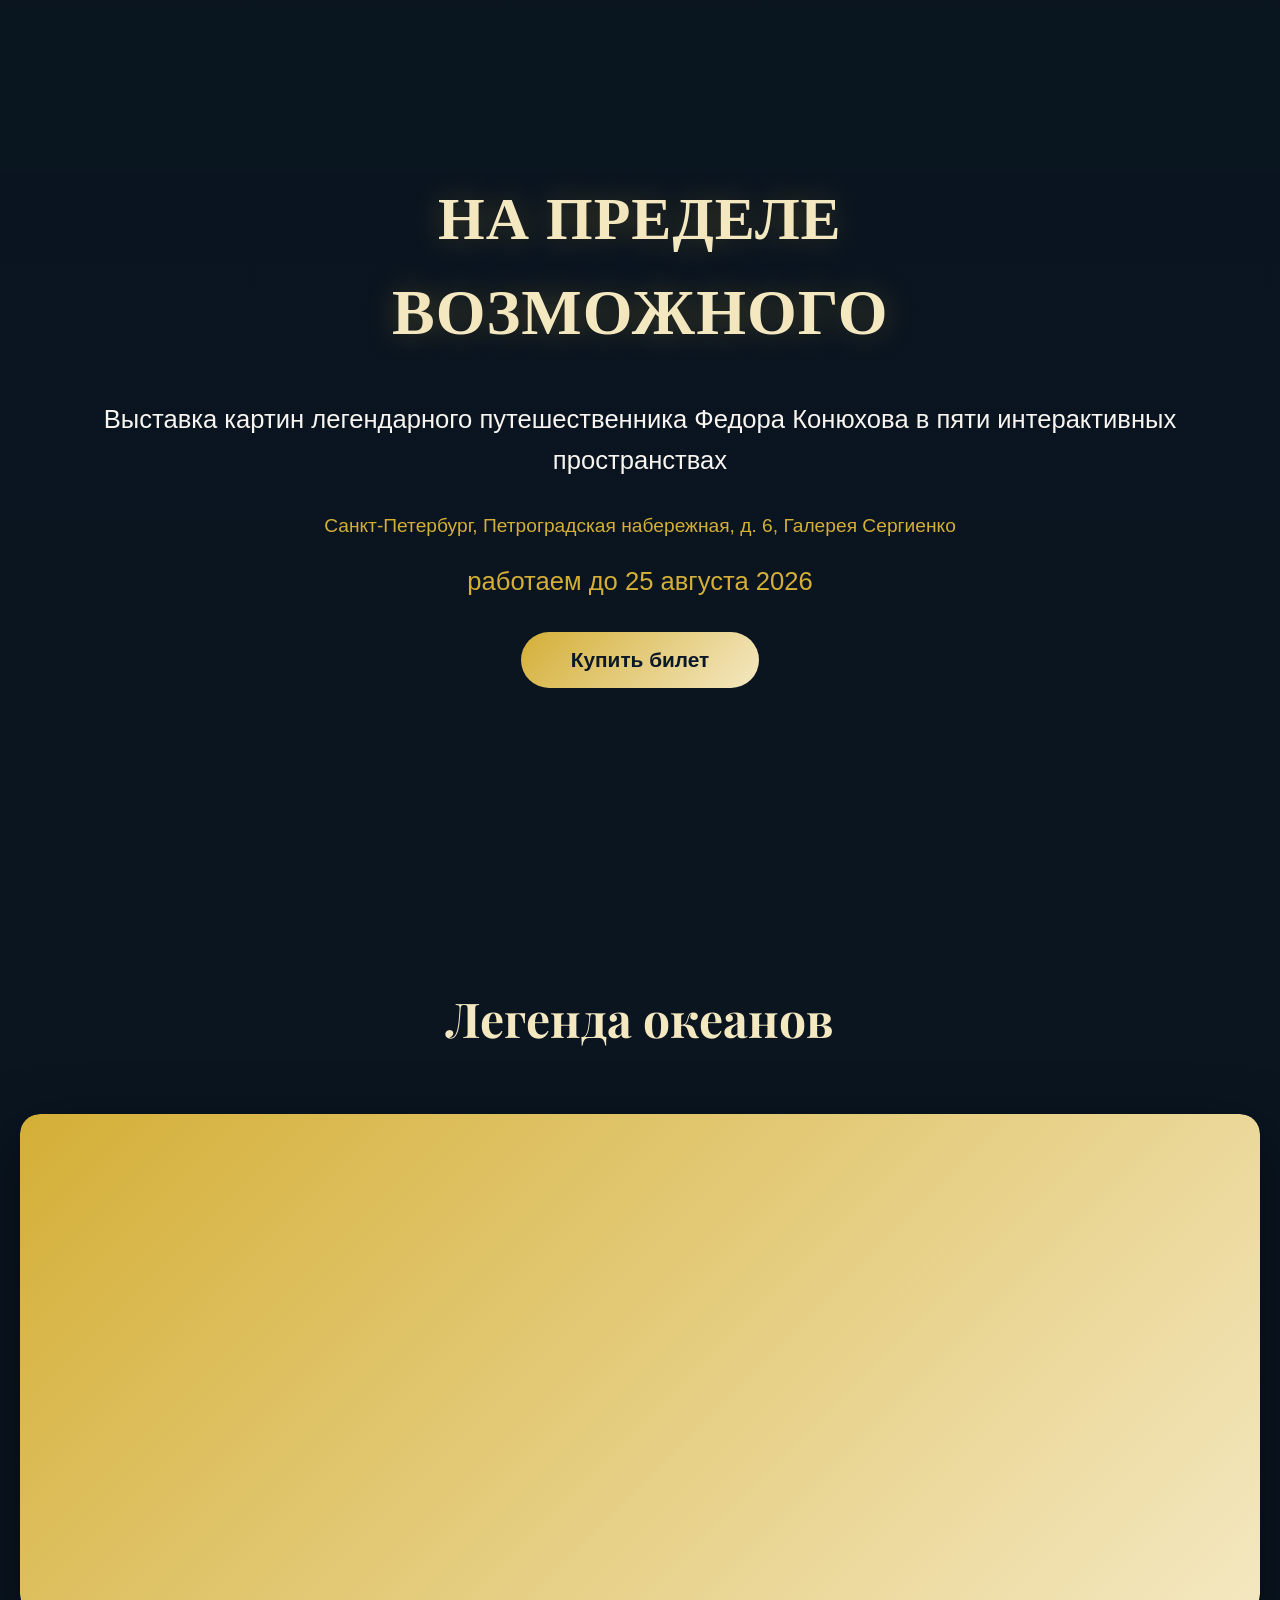
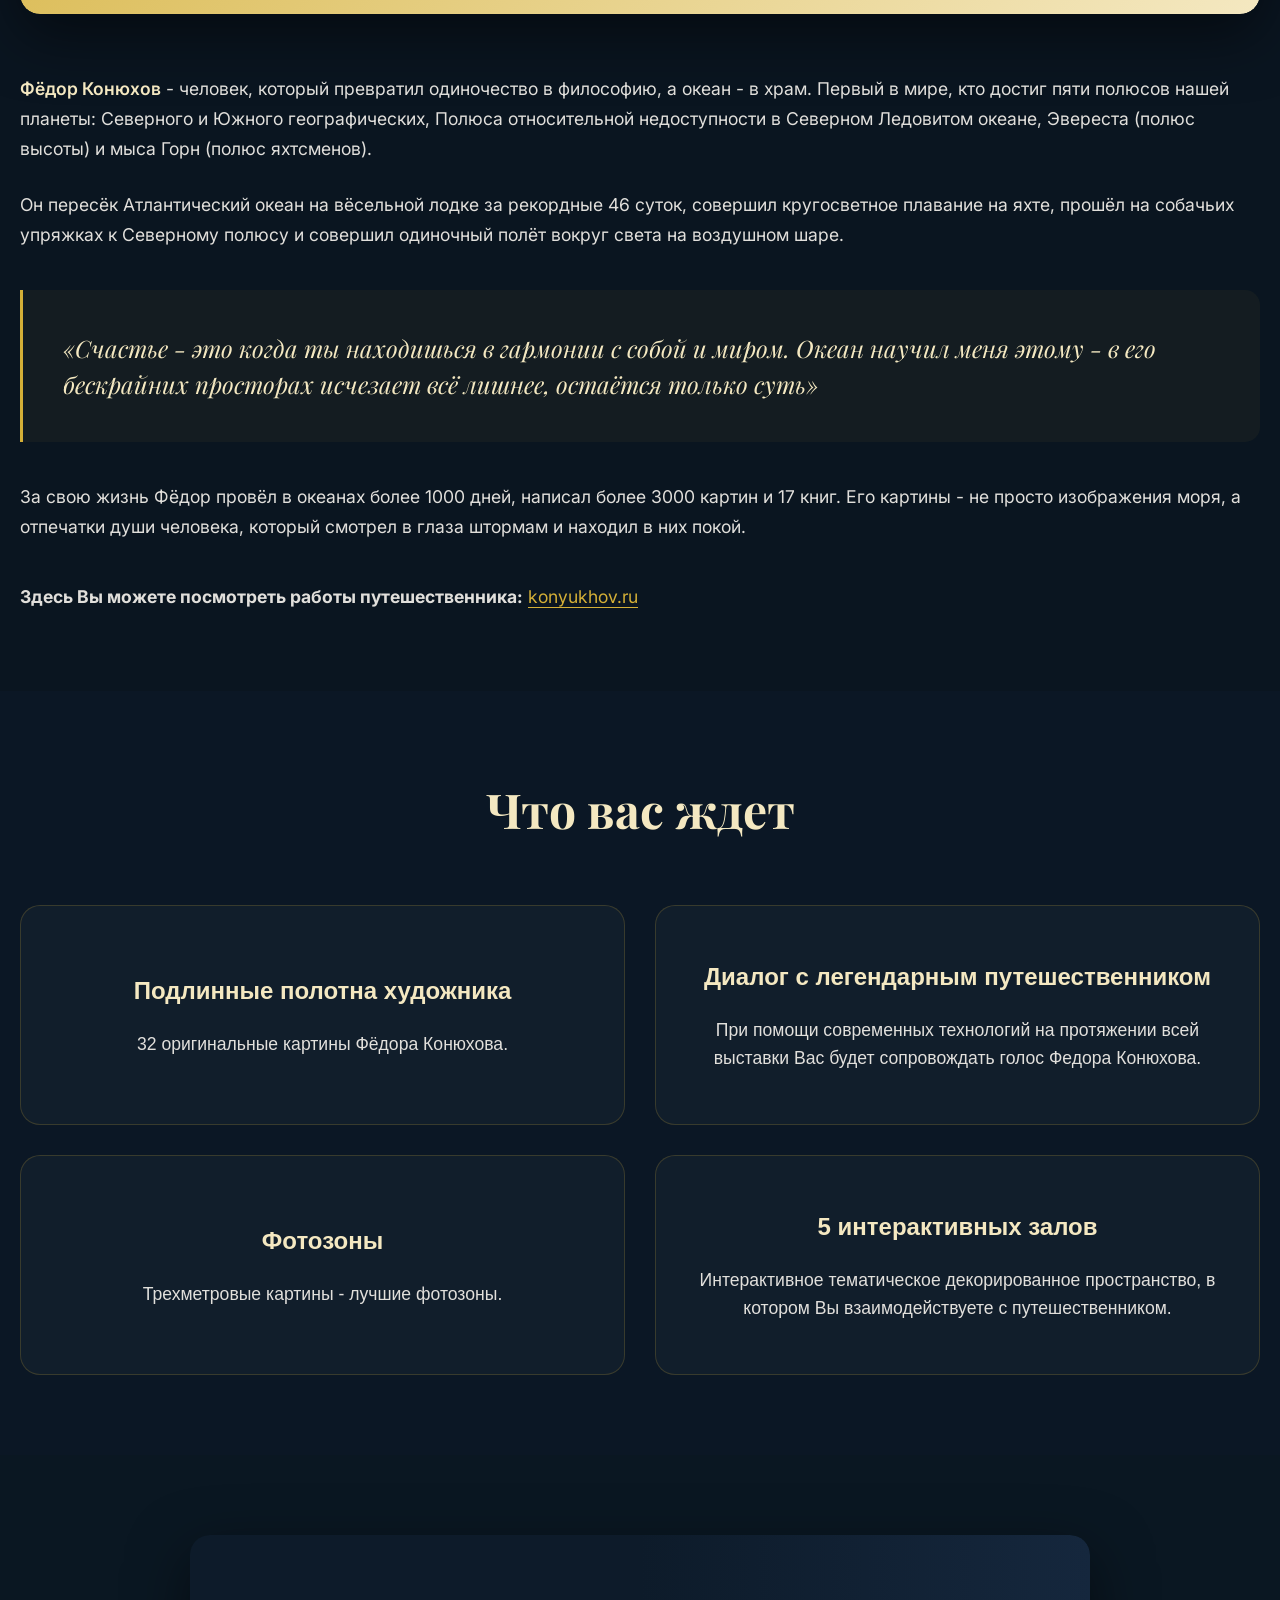
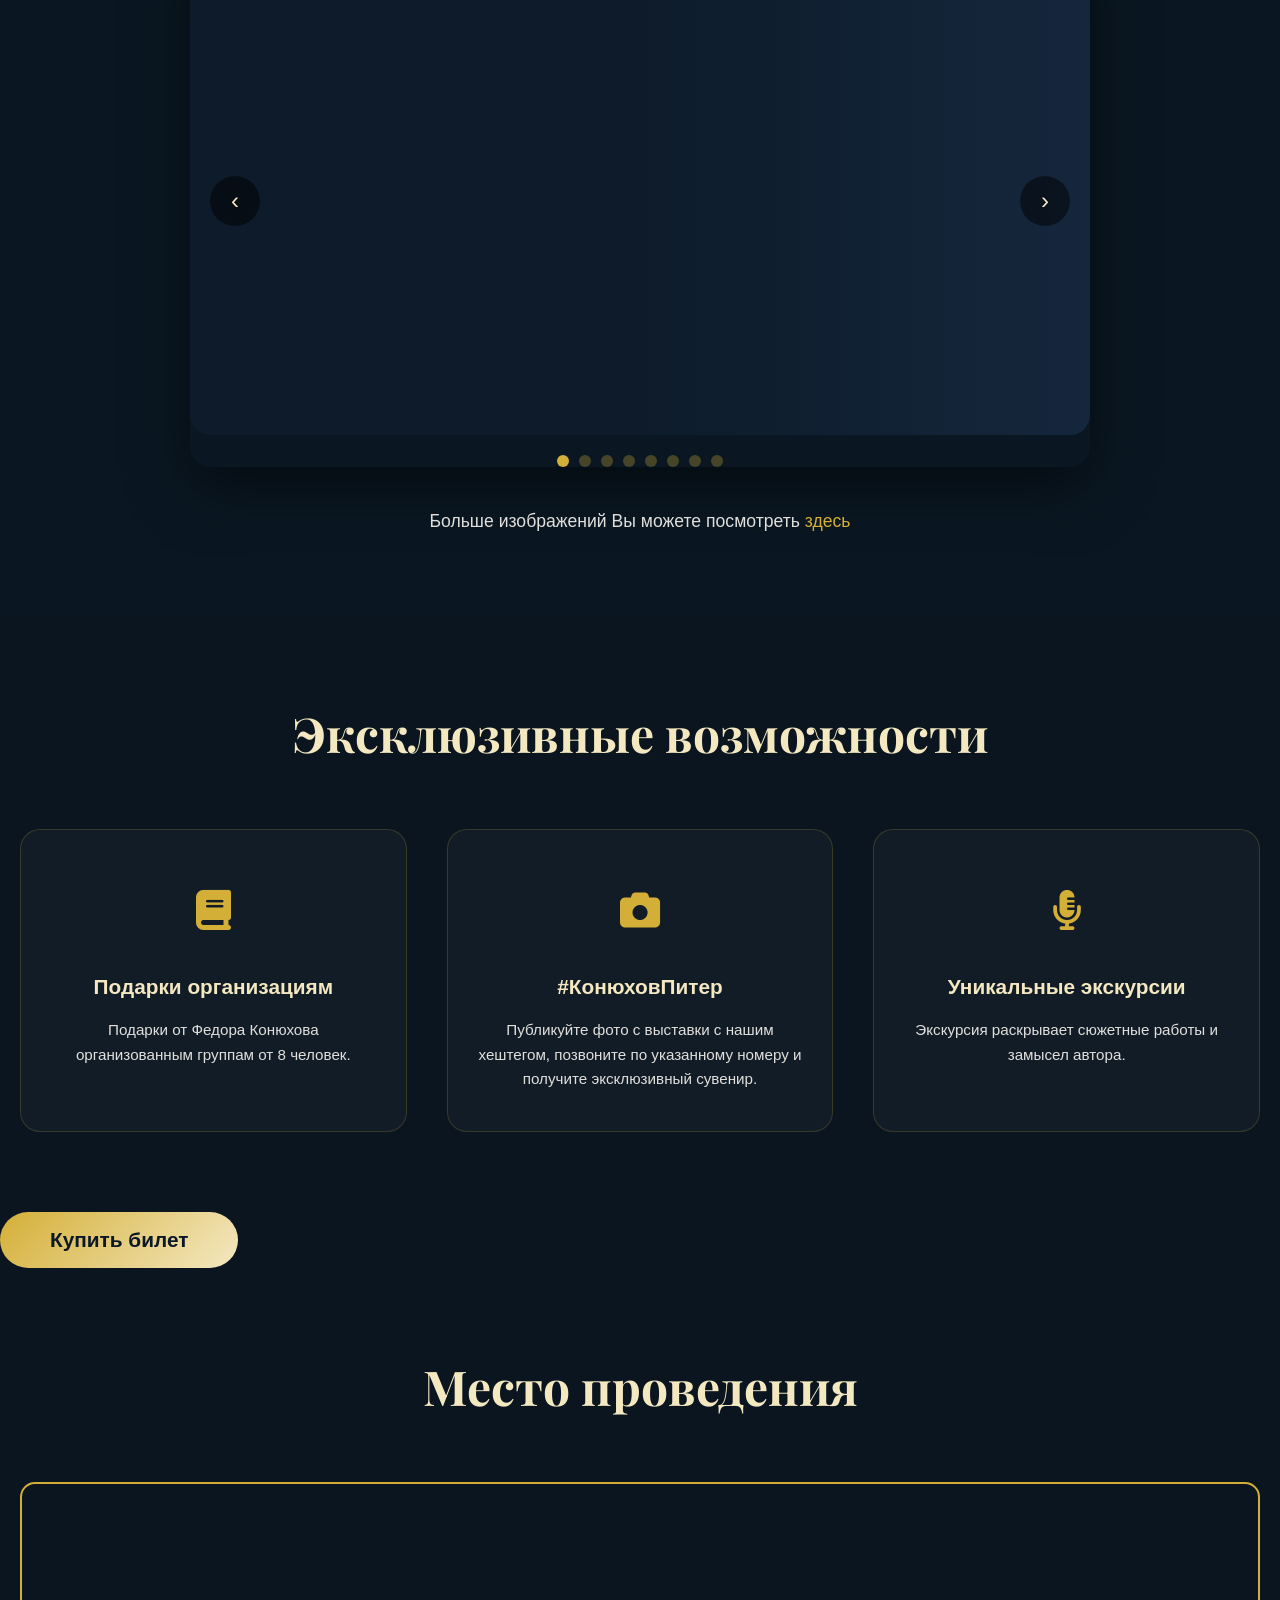
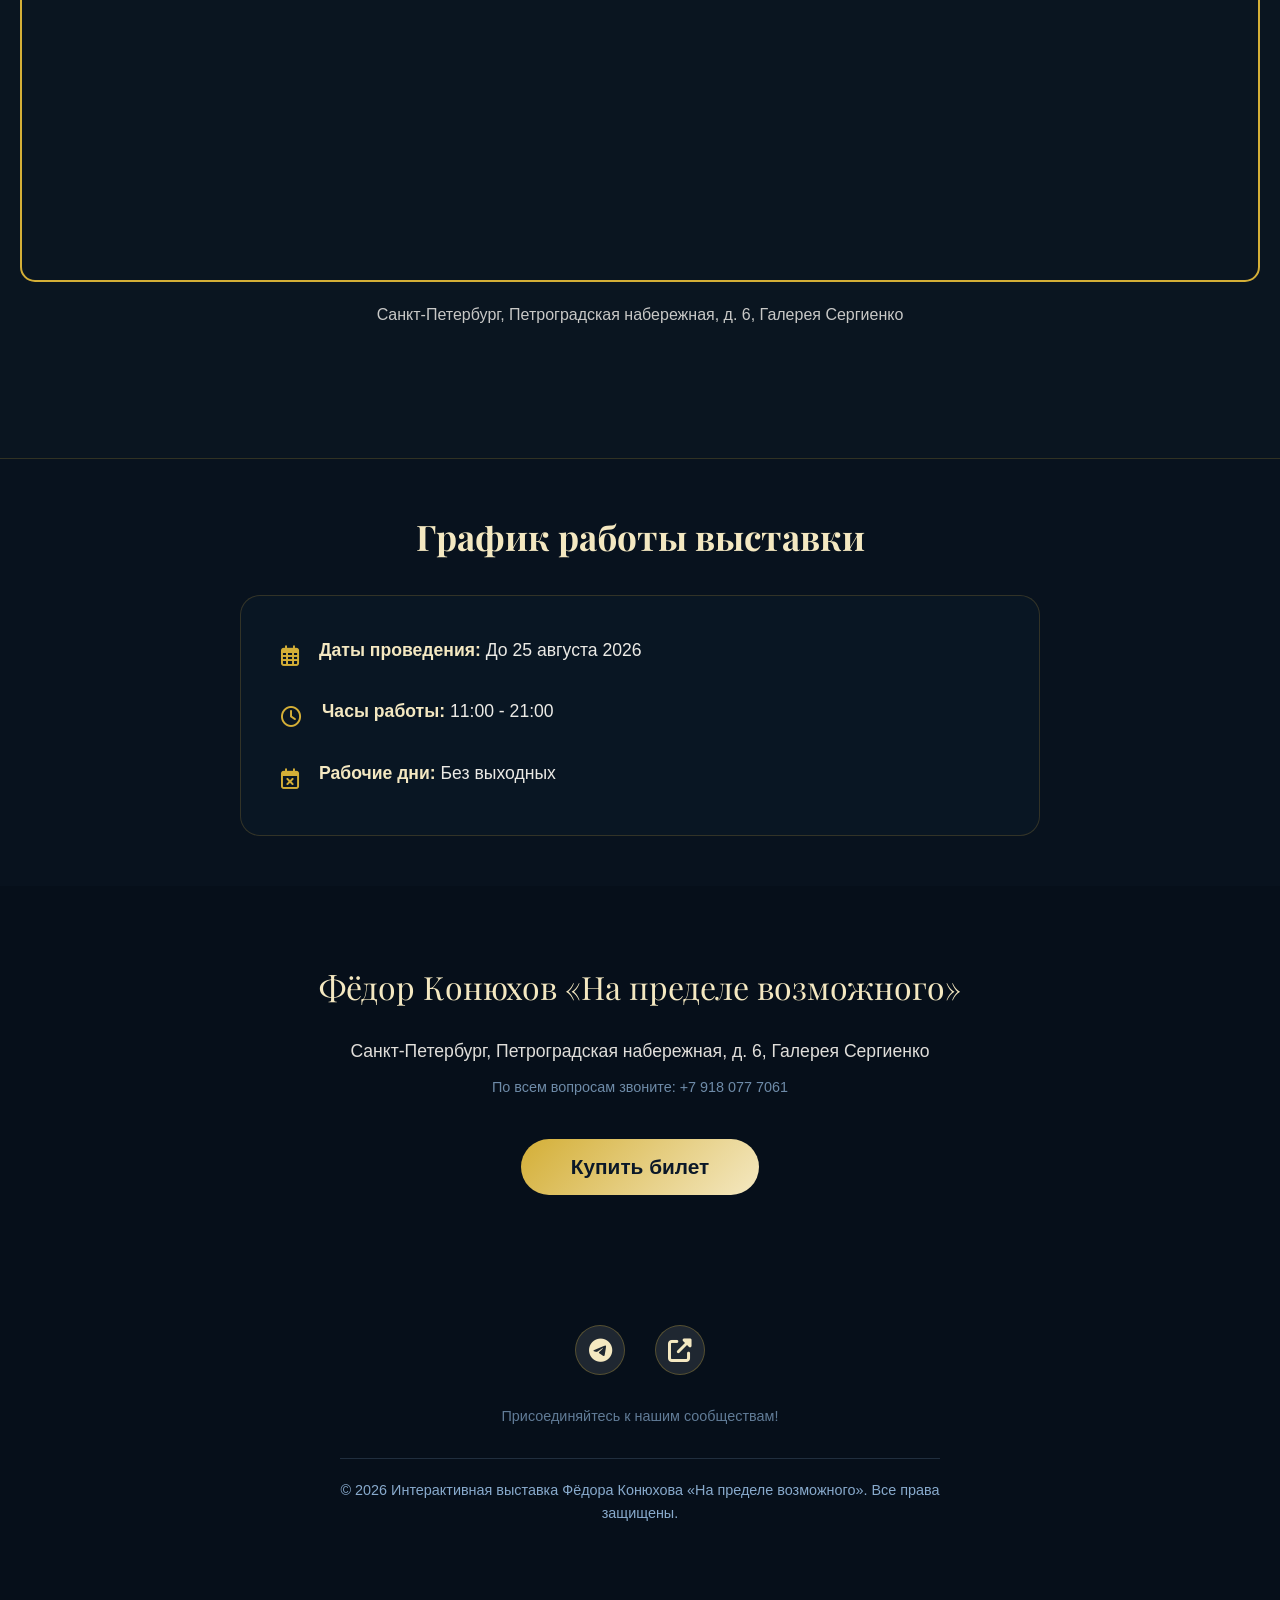
==== commit 820b0202: "Update index.html" ====
--- a/index.html
+++ b/index.html
@@ -75,7 +75,7 @@
             </span>
         </h1>
         <div class="title-line" style="height:2px;background:linear-gradient(90deg,transparent,var(--gold),transparent);width:0;margin:20px auto 30px;animation:line 1s 1.2s forwards;"></div>
-        <p class="hero-subtitle"> Выставка картин «На пределе возможного» легендарного путешественника Федора Конюхова в пяти интерактивных пространствах</p>
+        <p class="hero-subtitle">Выставка картин легендарного путешественника Федора Конюхова в пяти интерактивных пространствах</p>
         <div class="date-location">          Санкт-Петербург, Петроградская набережная, д. 6, Галерея Сергиенко
         <p class="hero-subtitle">            работаем до 25 августа 2026
         <div class="btn-wrapper" style="margin:30px 0 40px;">
